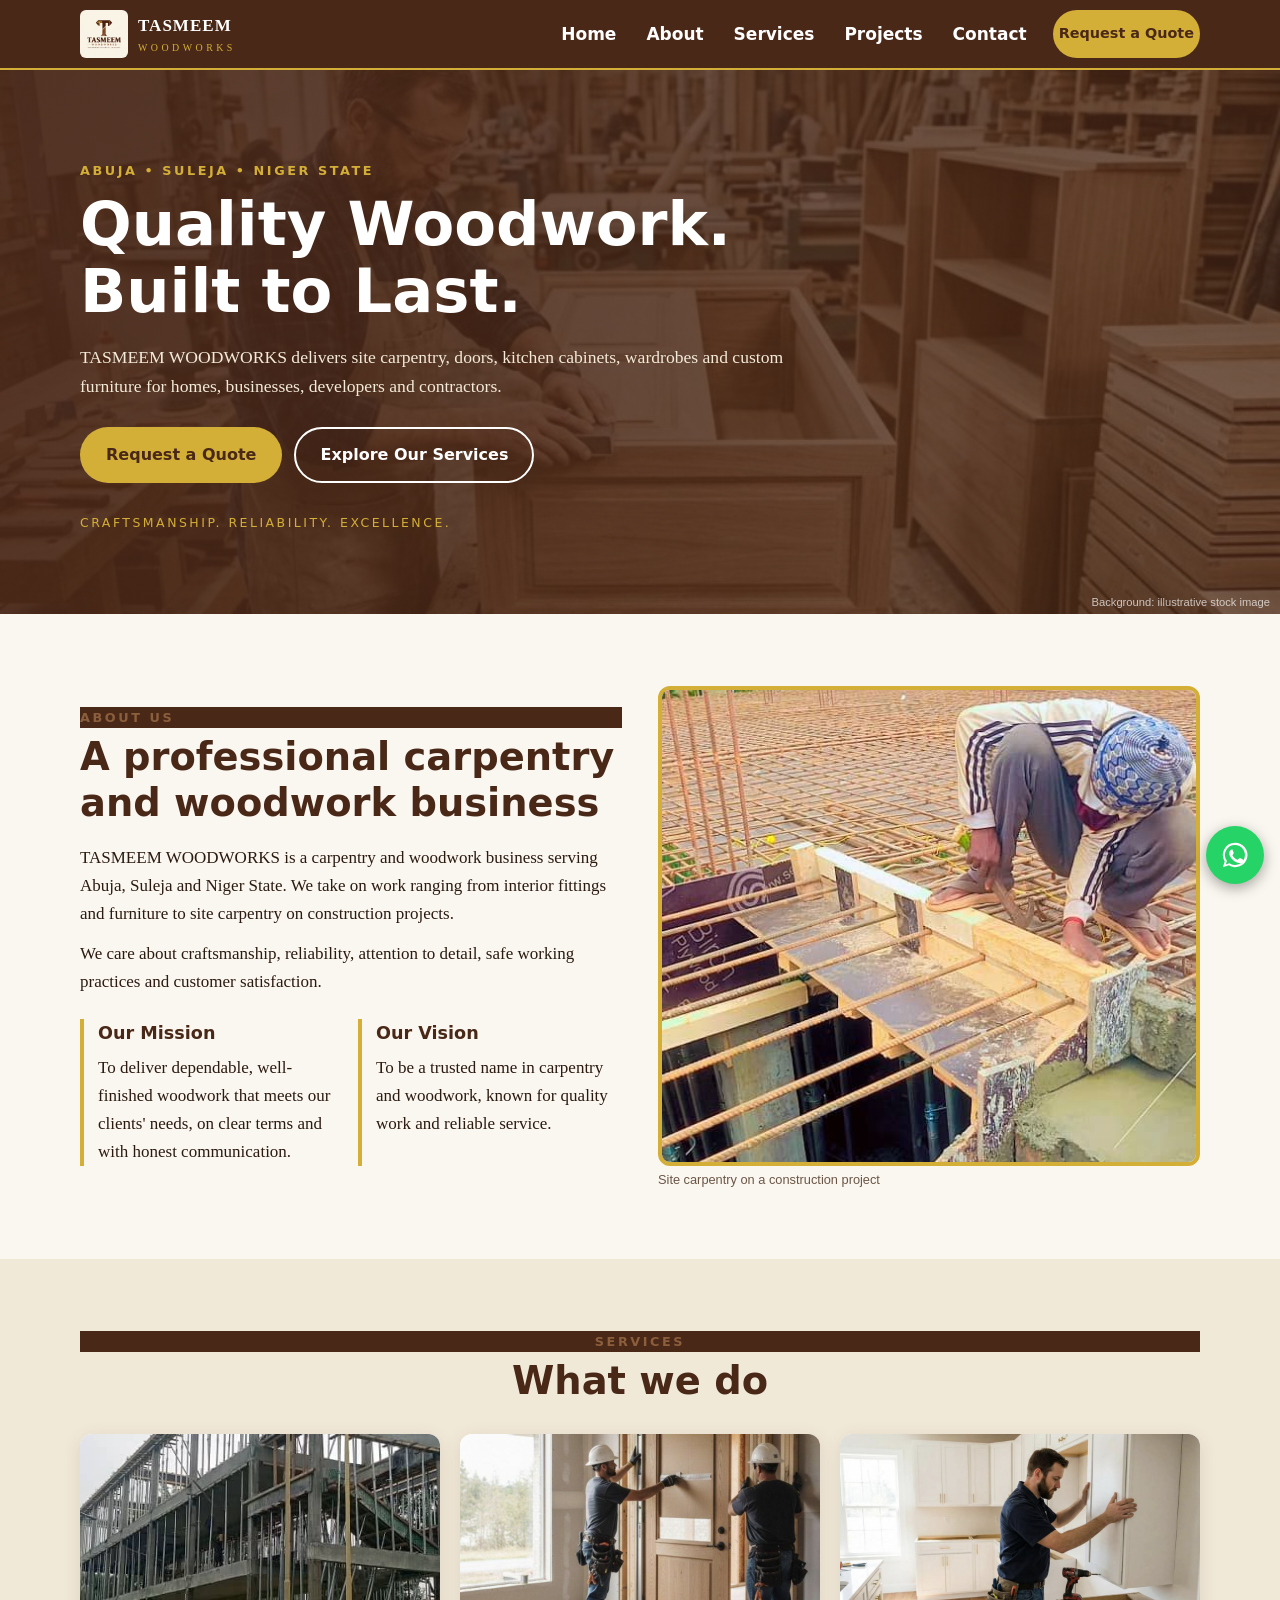
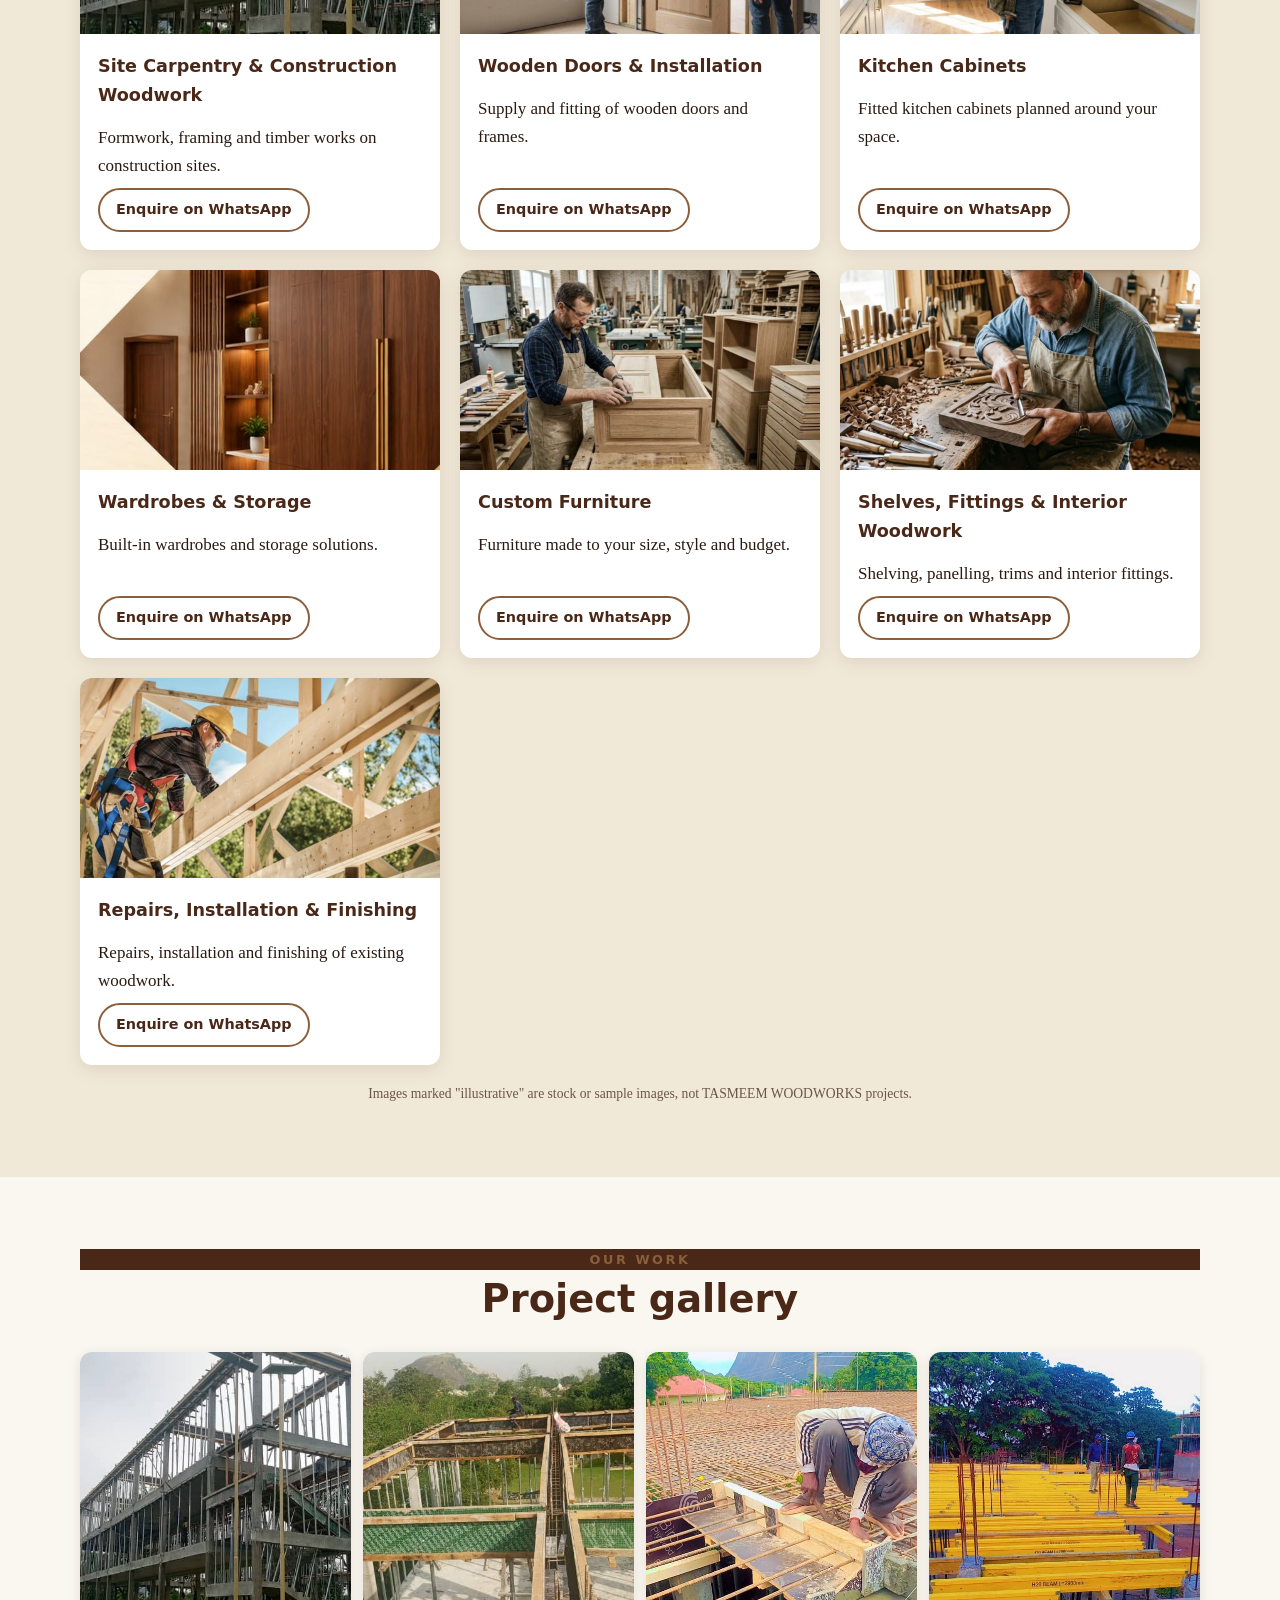
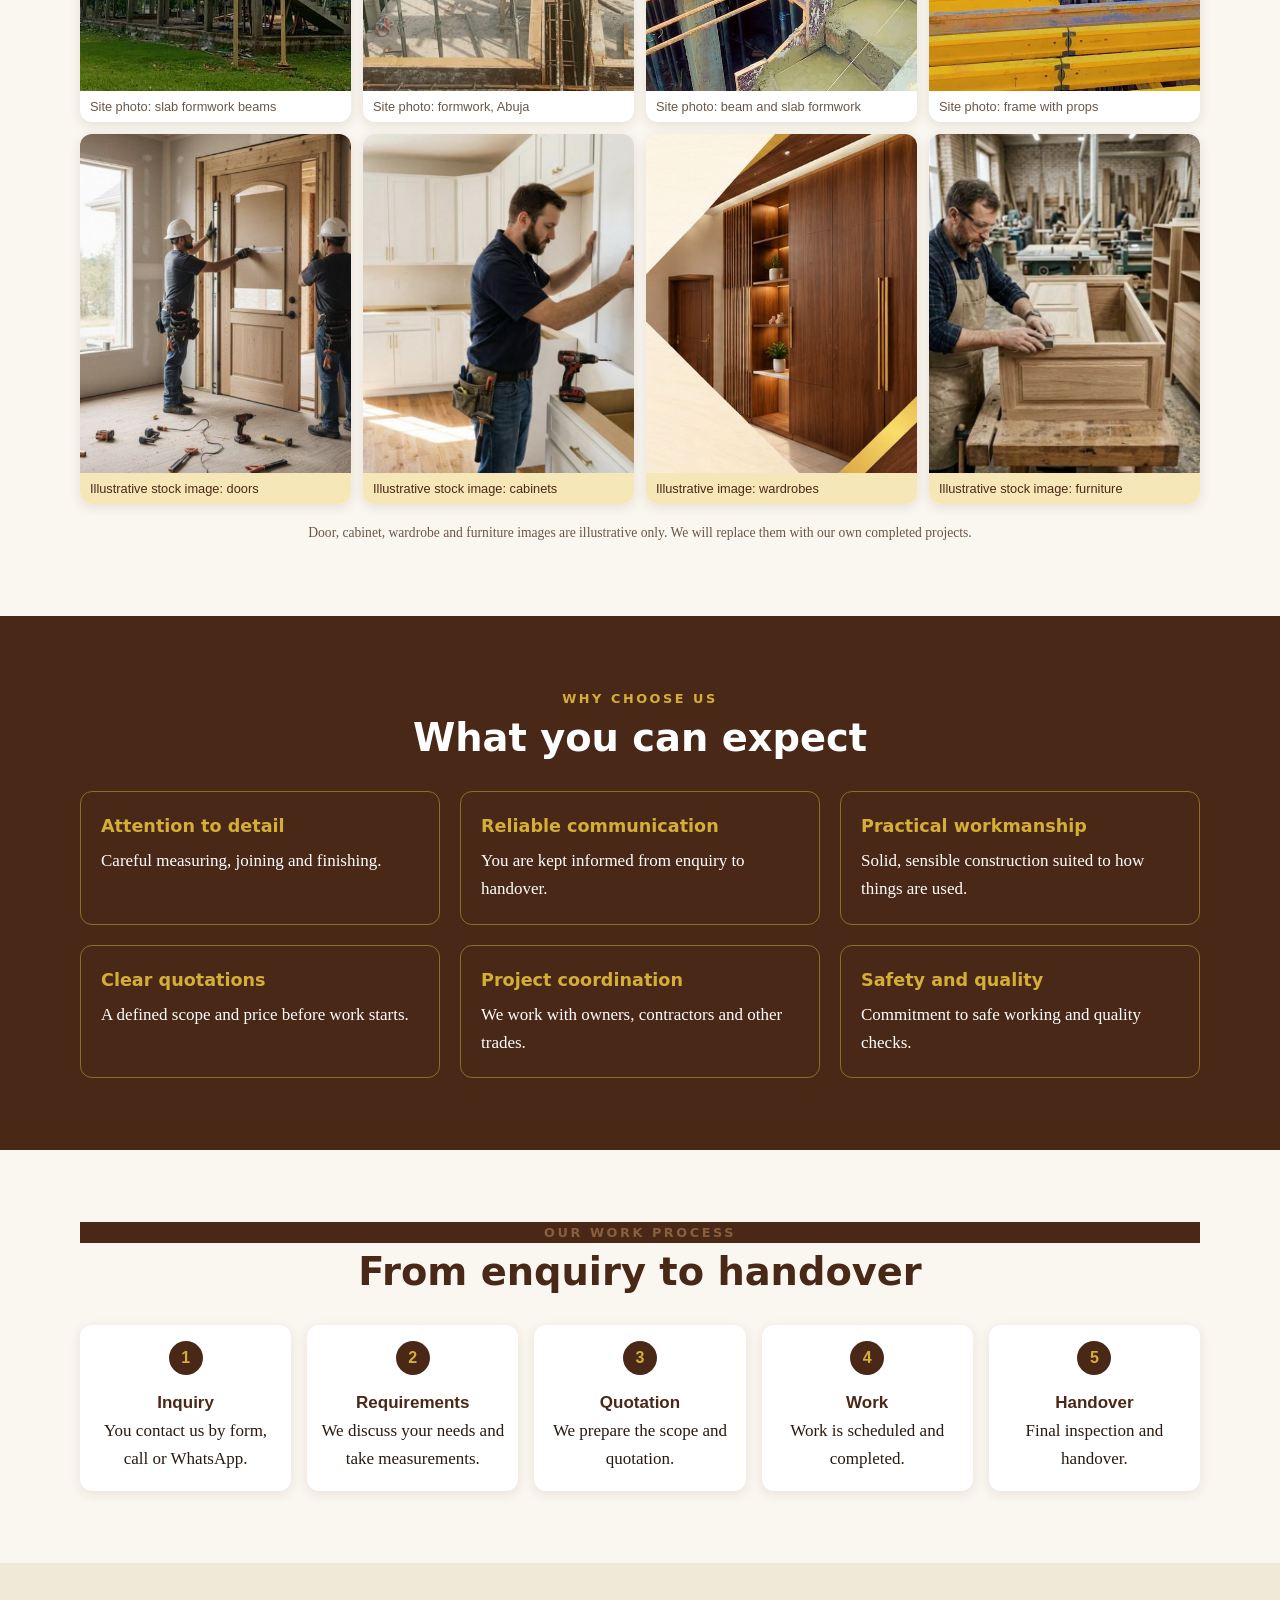
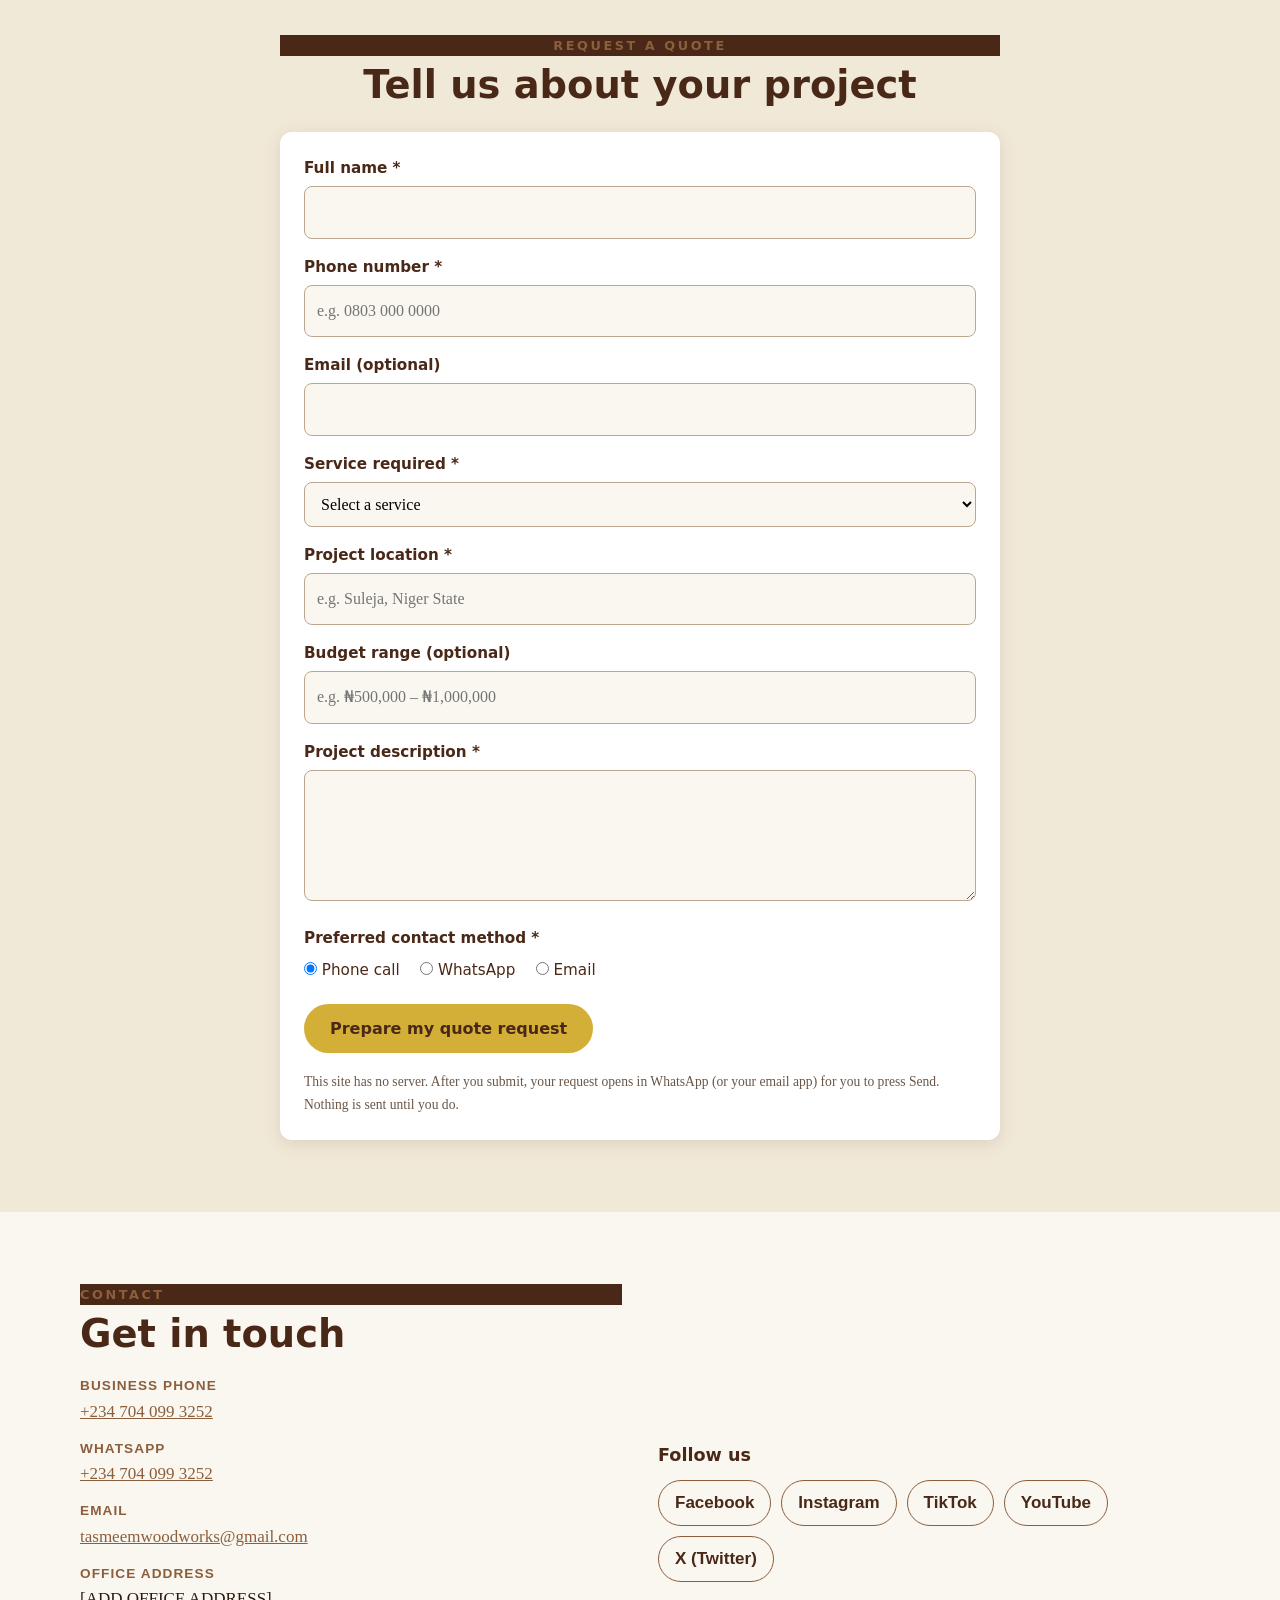
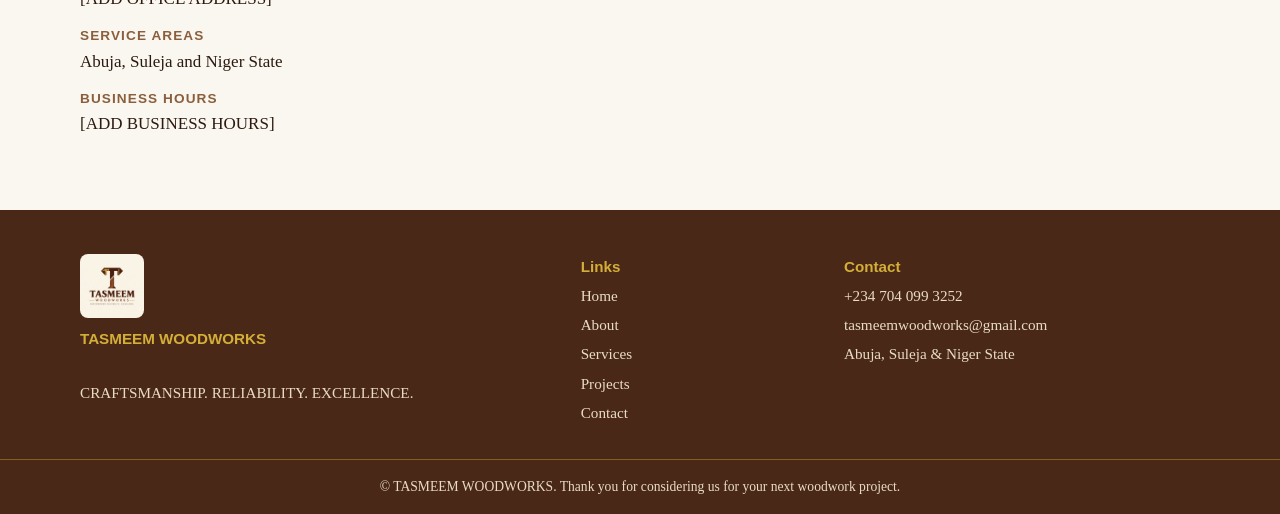
==== index.html @ 670f69f6 "Add files via upload" ====
<!DOCTYPE html>
<html lang="en">
<head>
<meta charset="UTF-8">
<meta name="viewport" content="width=device-width, initial-scale=1">
<title>TASMEEM WOODWORKS | Carpentry &amp; Woodwork in Abuja, Suleja &amp; Niger State</title>
<meta name="description" content="TASMEEM WOODWORKS provides site carpentry, doors, kitchen cabinets, wardrobes and custom furniture in Abuja, Suleja and Niger State, Nigeria. Request a quote today.">
<link rel="canonical" href="https://tasmeemwoodworks.com/">
<meta property="og:type" content="website">
<meta property="og:title" content="TASMEEM WOODWORKS | Quality Woodwork. Built to Last.">
<meta property="og:description" content="Carpentry, doors, kitchen cabinets, wardrobes and custom furniture in Abuja, Suleja and Niger State.">
<meta property="og:url" content="https://tasmeemwoodworks.com/">
<meta property="og:image" content="https://tasmeemwoodworks.com/logo.png">
<meta name="theme-color" content="#4A2818">
<link rel="icon" href="favicon.png" type="image/png">
<link rel="stylesheet" href="style.css">
<script type="application/ld+json">
{"@context":"https://schema.org","@type":"HomeAndConstructionBusiness","name":"TASMEEM WOODWORKS","url":"https://tasmeemwoodworks.com/","email":"tasmeemwoodworks@gmail.com","telephone":"+2347040993252","areaServed":["Abuja","Suleja","Niger State"],"description":"Carpentry, joinery and woodwork services in Abuja, Suleja and Niger State, Nigeria."}
</script>
</head>
<body>
<a class="skip" href="#main">Skip to content</a>

<header class="header" id="top">
  <div class="wrap nav">
    <a href="#home" class="brand" aria-label="TASMEEM WOODWORKS home">
      <img src="logo.png" alt="TASMEEM WOODWORKS logo" width="48" height="48">
      <span>TASMEEM <small>WOODWORKS</small></span>
    </a>
    <button class="menu-btn" id="menuBtn" aria-expanded="false" aria-controls="menu" aria-label="Open menu"><span></span><span></span><span></span></button>
    <nav id="menu" class="menu">
      <a href="#home">Home</a><a href="#about">About</a><a href="#services">Services</a><a href="#projects">Projects</a><a href="#contact">Contact</a>
      <a href="#quote" class="btn btn-gold btn-sm">Request a Quote</a>
    </nav>
  </div>
</header>

<main id="main">
<section class="hero" id="home">
  <div class="wrap hero-in">
    <p class="eyebrow">Abuja &bull; Suleja &bull; Niger State</p>
    <h1>Quality Woodwork. Built to Last.</h1>
    <p class="lead">TASMEEM WOODWORKS delivers site carpentry, doors, kitchen cabinets, wardrobes and custom furniture for homes, businesses, developers and contractors.</p>
    <div class="btns"><a href="#quote" class="btn btn-gold">Request a Quote</a><a href="#services" class="btn btn-ghost">Explore Our Services</a></div>
    <p class="tag">CRAFTSMANSHIP. RELIABILITY. EXCELLENCE.</p>
  </div>
  <span class="credit">Background: illustrative stock image</span>
</section>

<section class="section" id="about">
  <div class="wrap two">
    <div>
      <p class="eyebrow dark">About Us</p>
      <h2>A professional carpentry and woodwork business</h2>
      <p>TASMEEM WOODWORKS is a carpentry and woodwork business serving Abuja, Suleja and Niger State. We take on work ranging from interior fittings and furniture to site carpentry on construction projects.</p>
      <p>We care about craftsmanship, reliability, attention to detail, safe working practices and customer satisfaction.</p>
      <div class="mv">
        <div><h3>Our Mission</h3><p>To deliver dependable, well-finished woodwork that meets our clients' needs, on clear terms and with honest communication.</p></div>
        <div><h3>Our Vision</h3><p>To be a trusted name in carpentry and woodwork, known for quality work and reliable service.</p></div>
      </div>
    </div>
    <figure class="frame"><img src="site-3.jpg" alt="Timber formwork and reinforcement on a construction site in Abuja" loading="lazy"><figcaption>Site carpentry on a construction project</figcaption></figure>
  </div>
</section>

<section class="section alt" id="services">
  <div class="wrap">
    <p class="eyebrow dark center">Services</p><h2 class="center">What we do</h2>
    <div class="grid cards">
      <article class="card"><img src="site-1.jpg" alt="Timber beams laid out for slab formwork on a site" loading="lazy"><div><h3>Site Carpentry &amp; Construction Woodwork</h3><p>Formwork, framing and timber works on construction sites.</p><a class="btn btn-sm btn-outline" data-wa="Site carpentry" href="#contact">Enquire on WhatsApp</a></div></article>
      <article class="card"><img src="stock-door.jpg" alt="Carpenters fitting a wooden door (illustrative stock image)" loading="lazy"><div><h3>Wooden Doors &amp; Installation</h3><p>Supply and fitting of wooden doors and frames.</p><a class="btn btn-sm btn-outline" data-wa="Wooden doors" href="#contact">Enquire on WhatsApp</a></div></article>
      <article class="card"><img src="stock-kitchen.jpg" alt="Carpenter installing kitchen cabinets (illustrative stock image)" loading="lazy"><div><h3>Kitchen Cabinets</h3><p>Fitted kitchen cabinets planned around your space.</p><a class="btn btn-sm btn-outline" data-wa="Kitchen cabinets" href="#contact">Enquire on WhatsApp</a></div></article>
      <article class="card"><img src="wardrobe-sample.jpg" alt="Walnut-toned fitted wardrobe with shelving (illustrative image)" loading="lazy"><div><h3>Wardrobes &amp; Storage</h3><p>Built-in wardrobes and storage solutions.</p><a class="btn btn-sm btn-outline" data-wa="Wardrobes and storage" href="#contact">Enquire on WhatsApp</a></div></article>
      <article class="card"><img src="stock-workshop.jpg" alt="Carpenter sanding a panelled wooden cabinet in a workshop (illustrative stock image)" loading="lazy"><div><h3>Custom Furniture</h3><p>Furniture made to your size, style and budget.</p><a class="btn btn-sm btn-outline" data-wa="Custom furniture" href="#contact">Enquire on WhatsApp</a></div></article>
      <article class="card"><img src="stock-carving.jpg" alt="Craftsman carving detail into a wooden panel (illustrative stock image)" loading="lazy"><div><h3>Shelves, Fittings &amp; Interior Woodwork</h3><p>Shelving, panelling, trims and interior fittings.</p><a class="btn btn-sm btn-outline" data-wa="Shelves, fittings and interior woodwork" href="#contact">Enquire on WhatsApp</a></div></article>
      <article class="card"><img src="stock-framing.jpg" alt="Carpenter working on timber roof framing (illustrative stock image)" loading="lazy"><div><h3>Repairs, Installation &amp; Finishing</h3><p>Repairs, installation and finishing of existing woodwork.</p><a class="btn btn-sm btn-outline" data-wa="Repairs, installation and finishing" href="#contact">Enquire on WhatsApp</a></div></article>
    </div>
    <p class="note center">Images marked "illustrative" are stock or sample images, not TASMEEM WOODWORKS projects.</p>
  </div>
</section>

<section class="section" id="projects">
  <div class="wrap">
    <p class="eyebrow dark center">Our Work</p><h2 class="center">Project gallery</h2>
    <div class="gallery">
      <figure><img src="site-1.jpg" alt="Yellow H20 timber beams over a slab under construction" loading="lazy"><figcaption>Site photo: slab formwork beams</figcaption></figure>
      <figure><img src="site-2.jpg" alt="Carpenter fixing formwork beside Zuma Rock, Abuja" loading="lazy"><figcaption>Site photo: formwork, Abuja</figcaption></figure>
      <figure><img src="site-3.jpg" alt="Beam and slab formwork with reinforcement bars" loading="lazy"><figcaption>Site photo: beam and slab formwork</figcaption></figure>
      <figure><img src="site-4.jpg" alt="Multi-storey concrete frame with props and shuttering" loading="lazy"><figcaption>Site photo: frame with props</figcaption></figure>
      <!-- To add your own photo: copy a <figure> above, put your file in /images and edit src, alt and caption. -->
      <figure class="stock"><img src="stock-door.jpg" alt="Door installation (illustrative stock image)" loading="lazy"><figcaption>Illustrative stock image: doors</figcaption></figure>
      <figure class="stock"><img src="stock-kitchen.jpg" alt="Kitchen cabinet installation (illustrative stock image)" loading="lazy"><figcaption>Illustrative stock image: cabinets</figcaption></figure>
      <figure class="stock"><img src="wardrobe-sample.jpg" alt="Fitted wardrobe (illustrative image)" loading="lazy"><figcaption>Illustrative image: wardrobes</figcaption></figure>
      <figure class="stock"><img src="stock-workshop.jpg" alt="Workshop furniture making (illustrative stock image)" loading="lazy"><figcaption>Illustrative stock image: furniture</figcaption></figure>
    </div>
    <p class="note center">Door, cabinet, wardrobe and furniture images are illustrative only. We will replace them with our own completed projects.</p>
  </div>
</section>

<section class="section dark" id="why">
  <div class="wrap">
    <p class="eyebrow center">Why Choose Us</p><h2 class="center">What you can expect</h2>
    <div class="grid why">
      <div><h3>Attention to detail</h3><p>Careful measuring, joining and finishing.</p></div>
      <div><h3>Reliable communication</h3><p>You are kept informed from enquiry to handover.</p></div>
      <div><h3>Practical workmanship</h3><p>Solid, sensible construction suited to how things are used.</p></div>
      <div><h3>Clear quotations</h3><p>A defined scope and price before work starts.</p></div>
      <div><h3>Project coordination</h3><p>We work with owners, contractors and other trades.</p></div>
      <div><h3>Safety and quality</h3><p>Commitment to safe working and quality checks.</p></div>
    </div>
  </div>
</section>

<section class="section" id="process">
  <div class="wrap">
    <p class="eyebrow dark center">Our Work Process</p><h2 class="center">From enquiry to handover</h2>
    <ol class="steps">
      <li><b>Inquiry</b><span>You contact us by form, call or WhatsApp.</span></li>
      <li><b>Requirements</b><span>We discuss your needs and take measurements.</span></li>
      <li><b>Quotation</b><span>We prepare the scope and quotation.</span></li>
      <li><b>Work</b><span>Work is scheduled and completed.</span></li>
      <li><b>Handover</b><span>Final inspection and handover.</span></li>
    </ol>
  </div>
</section>

<section class="section alt" id="quote">
  <div class="wrap narrow">
    <p class="eyebrow dark center">Request a Quote</p><h2 class="center">Tell us about your project</h2>
    <form id="quoteForm" novalidate>
      <div class="field"><label for="name">Full name *</label><input id="name" name="name" type="text" autocomplete="name" required><span class="err" aria-live="polite"></span></div>
      <div class="field"><label for="phone">Phone number *</label><input id="phone" name="phone" type="tel" autocomplete="tel" placeholder="e.g. 0803 000 0000" required><span class="err" aria-live="polite"></span></div>
      <div class="field"><label for="email">Email (optional)</label><input id="email" name="email" type="email" autocomplete="email"><span class="err" aria-live="polite"></span></div>
      <div class="field"><label for="service">Service required *</label>
        <select id="service" name="service" required><option value="">Select a service</option><option>Site carpentry and construction woodwork</option><option>Wooden doors and installation</option><option>Kitchen cabinets</option><option>Wardrobes and storage</option><option>Custom furniture</option><option>Shelves, fittings and interior woodwork</option><option>Repairs, installation and finishing</option><option>Other</option></select><span class="err" aria-live="polite"></span></div>
      <div class="field"><label for="location">Project location *</label><input id="location" name="location" type="text" placeholder="e.g. Suleja, Niger State" required><span class="err" aria-live="polite"></span></div>
      <div class="field"><label for="budget">Budget range (optional)</label><input id="budget" name="budget" type="text" placeholder="e.g. ₦500,000 – ₦1,000,000"></div>
      <div class="field"><label for="details">Project description *</label><textarea id="details" name="details" rows="4" required></textarea><span class="err" aria-live="polite"></span></div>
      <fieldset class="field"><legend>Preferred contact method *</legend>
        <label class="radio"><input type="radio" name="contact" value="Phone call" checked> Phone call</label>
        <label class="radio"><input type="radio" name="contact" value="WhatsApp"> WhatsApp</label>
        <label class="radio"><input type="radio" name="contact" value="Email"> Email</label></fieldset>
      <button class="btn btn-gold" type="submit">Prepare my quote request</button>
      <p class="note">This site has no server. After you submit, your request opens in WhatsApp (or your email app) for you to press Send. Nothing is sent until you do.</p>
      <div id="formMsg" class="msg" role="status" tabindex="-1" hidden></div>
    </form>
  </div>
</section>

<section class="section" id="contact">
  <div class="wrap two">
    <div>
      <p class="eyebrow dark">Contact</p><h2>Get in touch</h2>
      <ul class="contact">
        <li><b>Business phone</b><a href="tel:+2347040993252">+234 704 099 3252</a></li>
        <li><b>WhatsApp</b><a data-wa="" href="#contact">+234 704 099 3252</a></li>
        <li><b>Email</b><a href="mailto:tasmeemwoodworks@gmail.com">tasmeemwoodworks@gmail.com</a></li>
        <li><b>Office address</b><span>[ADD OFFICE ADDRESS]</span></li>
        <li><b>Service areas</b><span>Abuja, Suleja and Niger State</span></li>
        <li><b>Business hours</b><span>[ADD BUSINESS HOURS]</span></li>
      </ul>
    </div>
    <div>
      <h3>Follow us</h3>
      <ul class="social">
        <li><a href="https://www.facebook.com/profile.php?id=100080168543316" target="_blank" rel="noopener noreferrer">Facebook</a></li>
        <li><a href="https://www.instagram.com/tasmeemwoodworks" target="_blank" rel="noopener noreferrer">Instagram</a></li>
        <li><a href="https://www.tiktok.com/@tasmeemwoodworks" target="_blank" rel="noopener noreferrer">TikTok</a></li>
        <li><a href="https://youtube.com/@tasmeemwoodworks" target="_blank" rel="noopener noreferrer">YouTube</a></li>
        <li><a href="https://x.com/tasmeemwoodwork" target="_blank" rel="noopener noreferrer">X (Twitter)</a></li>
      </ul>
    </div>
  </div>
</section>
</main>

<footer class="footer">
  <div class="wrap foot">
    <div><img src="logo.png" alt="TASMEEM WOODWORKS logo" width="64" height="64"><p><b>TASMEEM WOODWORKS</b><br>CRAFTSMANSHIP. RELIABILITY. EXCELLENCE.</p></div>
    <div><b>Links</b><a href="#home">Home</a><a href="#about">About</a><a href="#services">Services</a><a href="#projects">Projects</a><a href="#contact">Contact</a></div>
    <div><b>Contact</b><a href="tel:+2347040993252">+234 704 099 3252</a><a href="mailto:tasmeemwoodworks@gmail.com">tasmeemwoodworks@gmail.com</a><span>Abuja, Suleja &amp; Niger State</span></div>
  </div>
  <p class="copy">&copy; <span id="year"></span> TASMEEM WOODWORKS. Thank you for considering us for your next woodwork project.</p>
</footer>

<a class="wa-float" data-wa="" href="#contact" aria-label="Chat on WhatsApp"><svg viewBox="0 0 32 32" width="30" height="30" aria-hidden="true"><path fill="#fff" d="M16 3a13 13 0 0 0-11 19.8L3 29l6.4-2A13 13 0 1 0 16 3zm0 2.4a10.6 10.6 0 1 1-5.6 19.6l-.4-.2-3.800 1.200 1.200-3.700-.3-.4A10.600 10.600 0 0 1 16 5.400zm-4 5.200c-.3 0-.7.100-1 .5-.4.400-1.300 1.300-1.300 3.100s1.300 3.600 1.500 3.800c.2.300 2.600 4.100 6.400 5.600 3.100 1.200 3.700 1 4.400.9.700-.1 2.200-.9 2.500-1.800.3-.9.300-1.600.2-1.800-.1-.2-.4-.3-.8-.5-.4-.2-2.200-1.100-2.500-1.200-.4-.1-.6-.2-.9.200-.3.400-1 1.200-1.200 1.500-.2.200-.4.300-.8.100-.4-.2-1.600-.6-3-1.900-1.100-1-1.900-2.300-2.100-2.700-.2-.4 0-.6.200-.8l.6-.7c.2-.2.200-.4.400-.7.100-.3.100-.5 0-.7-.1-.2-.9-2.100-1.200-2.900-.3-.7-.6-.6-.9-.6z"/></svg></a>

<script src="script.js"></script>
</body>
</html>
---- style.css ----
/* TASMEEM WOODWORKS - brand colours are defined once here */
:root{--gold:#D4AF37;--walnut:#4A2818;--timber:#8B5E3C;--cream:#FAF7F0;--ink:#2b1a10;--white:#fff;--radius:12px}
*{box-sizing:border-box;margin:0;padding:0}
html{scroll-behavior:smooth;scroll-padding-top:76px}
body{font-family:Georgia,"Times New Roman",serif;color:var(--ink);background:var(--cream);line-height:1.65;font-size:17px}
h1,h2,h3,.btn,.eyebrow,.menu a,label,legend,.tag{font-family:"Segoe UI",system-ui,-apple-system,Roboto,Arial,sans-serif}
img{max-width:100%;display:block}
a{color:var(--timber)}
.wrap{width:min(1120px,92%);margin-inline:auto}
.narrow{width:min(720px,92%)}
.skip{position:absolute;left:-999px}.skip:focus{left:8px;top:8px;background:#fff;padding:8px;z-index:99}
:focus-visible{outline:3px solid var(--gold);outline-offset:2px}

/* Header */
.header{position:sticky;top:0;z-index:50;background:var(--walnut);border-bottom:2px solid var(--gold)}
.nav{display:flex;align-items:center;justify-content:space-between;min-height:68px}
.brand{display:flex;align-items:center;gap:10px;color:#fff;text-decoration:none;font-family:Georgia,serif;font-weight:700;letter-spacing:.06em}
.brand img{border-radius:6px;background:var(--cream)}
.brand small{display:block;font-size:.62rem;letter-spacing:.35em;color:var(--gold);font-weight:400}
.menu{display:none;position:absolute;top:100%;left:0;right:0;background:var(--walnut);padding:14px 4%;flex-direction:column;gap:6px}
.menu.open{display:flex}
.menu a{color:#fff;text-decoration:none;padding:10px 4px;font-weight:600}
.menu a:hover{color:var(--gold)}
.menu a.btn{color:var(--walnut);text-align:center;margin-top:6px}
.menu-btn{background:none;border:0;padding:10px;cursor:pointer}
.menu-btn span{display:block;width:26px;height:3px;background:var(--gold);margin:5px 0;transition:.25s}
.menu-btn[aria-expanded=true] span:nth-child(1){transform:translateY(8px) rotate(45deg)}
.menu-btn[aria-expanded=true] span:nth-child(2){opacity:0}
.menu-btn[aria-expanded=true] span:nth-child(3){transform:translateY(-8px) rotate(-45deg)}

/* Buttons */
.btn{display:inline-block;padding:13px 24px;border-radius:999px;font-weight:700;text-decoration:none;border:2px solid transparent;cursor:pointer;font-size:1rem;transition:transform .2s,background .2s}
.btn:hover{transform:translateY(-2px)}
.btn-gold{background:var(--gold);color:var(--walnut)}.btn-gold:hover{background:#e3c25a}
.btn-ghost{border-color:#fff;color:#fff}.btn-ghost:hover{background:rgba(255,255,255,.12)}
.btn-outline{border-color:var(--timber);color:var(--walnut)}.btn-outline:hover{background:var(--walnut);color:#fff}
.btn-sm{padding:8px 16px;font-size:.9rem}

/* Hero */
.hero{position:relative;color:#fff;padding:90px 0 80px;background:linear-gradient(105deg,rgba(74,40,24,.94),rgba(74,40,24,.7)),url("stock-workshop.jpg") center/cover}
.hero-in{max-width:720px;margin-left:max(4%,calc((100% - 1120px)/2))}
.hero h1{font-size:clamp(2.1rem,7vw,3.8rem);line-height:1.1;margin:10px 0 18px}
.lead{font-size:1.1rem;margin-bottom:26px;color:#f3ead8}
.btns{display:flex;flex-wrap:wrap;gap:12px}
.tag{margin-top:30px;letter-spacing:.2em;font-size:.78rem;color:var(--gold)}
.credit{position:absolute;right:10px;bottom:6px;font:.7rem sans-serif;opacity:.7}
.eyebrow{color:var(--gold);letter-spacing:.2em;text-transform:uppercase;font-size:.8rem;font-weight:700}
.eyebrow.dark{color:var(--timber)}

/* Sections */
.section{padding:72px 0}.alt{background:#f1e9d8}.dark{background:var(--walnut);color:#fff}
h2{font-size:clamp(1.6rem,4.5vw,2.4rem);color:var(--walnut);line-height:1.2;margin:6px 0 18px}
.dark h2{color:#fff}
h3{font-size:1.1rem;color:var(--walnut);margin-bottom:6px}
.center{text-align:center}
p+p{margin-top:12px}
.note{font-size:.85rem;color:#6b5646;margin-top:18px}
.two{display:grid;gap:36px;align-items:center}
.frame img{border-radius:var(--radius);border:4px solid var(--gold);max-height:480px;width:100%;object-fit:cover}
figcaption{font:.8rem sans-serif;color:#6b5646;margin-top:6px}
.mv{display:grid;gap:14px;margin-top:22px}
.mv div{border-left:4px solid var(--gold);padding-left:14px}

.grid{display:grid;gap:20px;margin-top:30px}
.card{background:#fff;border-radius:var(--radius);overflow:hidden;box-shadow:0 4px 18px rgba(74,40,24,.12);display:flex;flex-direction:column}
.card img{height:200px;width:100%;object-fit:cover}
.card div{padding:18px;display:flex;flex-direction:column;gap:8px;flex:1;align-items:flex-start}
.card p{flex:1}

.gallery{display:grid;grid-template-columns:repeat(2,1fr);gap:12px;margin-top:30px}
.gallery figure{background:#fff;border-radius:var(--radius);overflow:hidden;box-shadow:0 3px 12px rgba(74,40,24,.12)}
.gallery img{aspect-ratio:4/5;width:100%;object-fit:cover;transition:transform .4s}
.gallery figure:hover img{transform:scale(1.04)}
.gallery figcaption{padding:8px 10px;margin:0}
.gallery .stock figcaption{background:#f6e7b8;color:var(--walnut)}

.why>div{border:1px solid rgba(212,175,55,.5);border-radius:var(--radius);padding:20px}
.why h3{color:var(--gold)}

.steps{list-style:none;counter-reset:s;display:grid;gap:16px;margin-top:30px}
.steps li{counter-increment:s;background:#fff;border-radius:var(--radius);padding:18px 18px 18px 64px;position:relative;box-shadow:0 3px 12px rgba(74,40,24,.1)}
.steps li::before{content:counter(s);position:absolute;left:16px;top:16px;width:34px;height:34px;border-radius:50%;background:var(--walnut);color:var(--gold);display:grid;place-items:center;font:700 1rem sans-serif}
.steps b{display:block;font-family:sans-serif;color:var(--walnut)}

/* Form */
form{background:#fff;padding:24px;border-radius:var(--radius);box-shadow:0 4px 18px rgba(74,40,24,.12);margin-top:24px}
.field{margin-bottom:16px;border:0}
label,legend{display:block;font-weight:600;font-size:.95rem;margin-bottom:5px;color:var(--walnut)}
input[type=text],input[type=tel],input[type=email],select,textarea{width:100%;padding:12px;border:1.5px solid #bda68f;border-radius:8px;font:inherit;font-size:1rem;background:var(--cream)}
.radio{display:inline-block;margin-right:16px;font-weight:400}
.err{color:#a11d1d;font:.82rem sans-serif;display:block;min-height:0}
.invalid{border-color:#a11d1d!important}
.msg{margin-top:16px;padding:14px;border-radius:8px;background:#e8f3e4;border:1px solid #6aa35b;color:#1f4a17}
.msg a{font-weight:700}

.contact{list-style:none;display:grid;gap:12px}
.contact li{display:flex;flex-direction:column}
.contact b{font-family:sans-serif;font-size:.85rem;color:var(--timber);text-transform:uppercase;letter-spacing:.08em}
.social{list-style:none;display:flex;flex-wrap:wrap;gap:10px;margin-top:10px}
.social a{display:inline-block;padding:8px 16px;border:1.5px solid var(--timber);border-radius:999px;text-decoration:none;font-family:sans-serif;font-weight:600;color:var(--walnut)}
.social a:hover{background:var(--walnut);color:#fff}

.footer{background:var(--walnut);color:#e9dcc6;padding-top:44px;font-size:.95rem}
.foot{display:grid;gap:26px}
.foot a,.foot span,.foot b{display:block;color:#e9dcc6;text-decoration:none;margin-bottom:4px}
.foot b{color:var(--gold);font-family:sans-serif}
.foot img{border-radius:8px;background:var(--cream);margin-bottom:8px}
.copy{text-align:center;border-top:1px solid rgba(212,175,55,.4);margin-top:30px;padding:16px 4%;font-size:.85rem}

.wa-float{position:fixed;right:16px;bottom:16px;width:58px;height:58px;border-radius:50%;background:#25D366;display:grid;place-items:center;box-shadow:0 4px 14px rgba(0,0,0,.35);z-index:60}

/* Scroll reveal (script.js adds .show) */
.js .reveal{opacity:0;transform:translateY(18px);transition:.6s}.js .reveal.show{opacity:1;transform:none}
@media (prefers-reduced-motion:reduce){html{scroll-behavior:auto}.js .reveal{opacity:1;transform:none;transition:none}}

/* Tablet and desktop */
@media(min-width:760px){
  .menu-btn{display:none}
  .menu{display:flex;position:static;flex-direction:row;align-items:center;padding:0;gap:22px;background:none}
  .menu a.btn{margin:0}
  .two{grid-template-columns:1fr 1fr}
  .mv{grid-template-columns:1fr 1fr}
  .cards{grid-template-columns:repeat(2,1fr)}
  .why{grid-template-columns:repeat(3,1fr)}
  .steps{grid-template-columns:repeat(5,1fr)}
  .steps li{padding:64px 14px 18px;text-align:center}.steps li::before{left:calc(50% - 17px)}
  .gallery{grid-template-columns:repeat(4,1fr)}
  .foot{grid-template-columns:2fr 1fr 1.5fr}
}
@media(min-width:1000px){.cards{grid-template-columns:repeat(3,1fr)}}
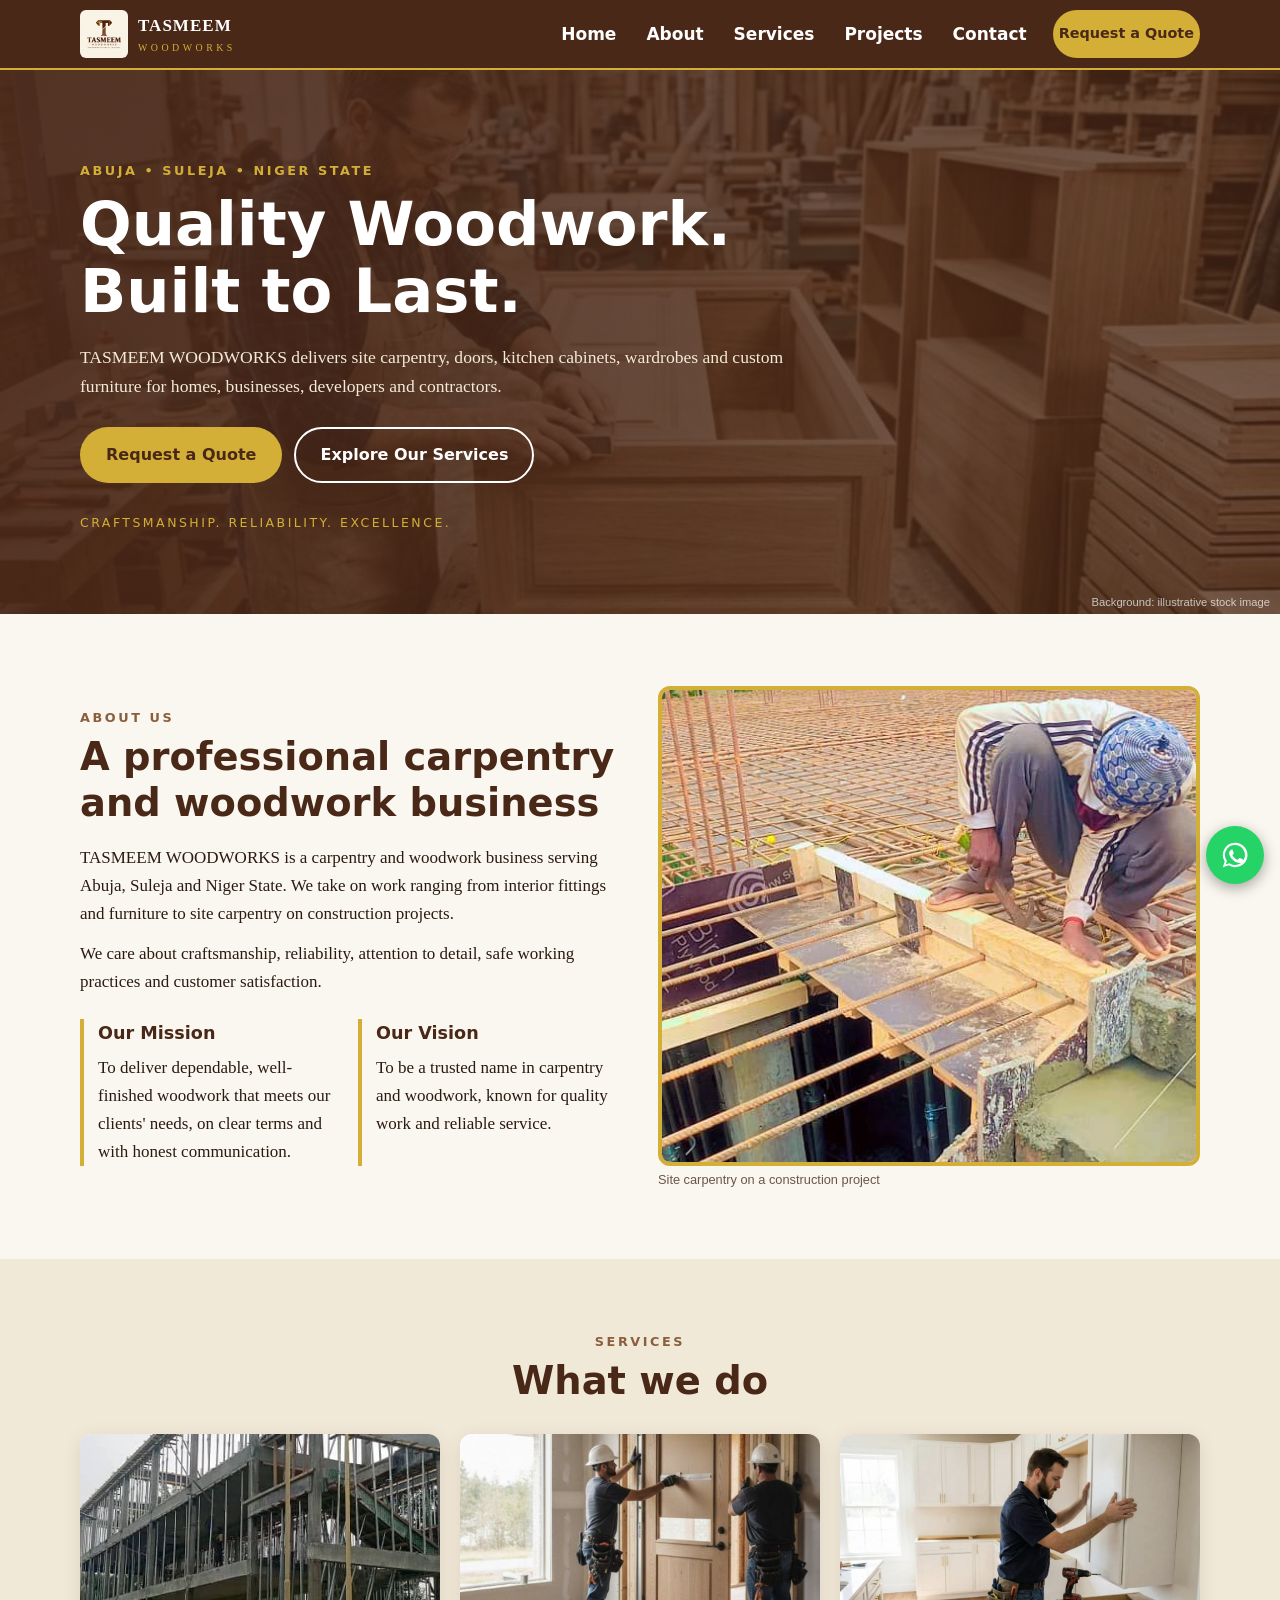
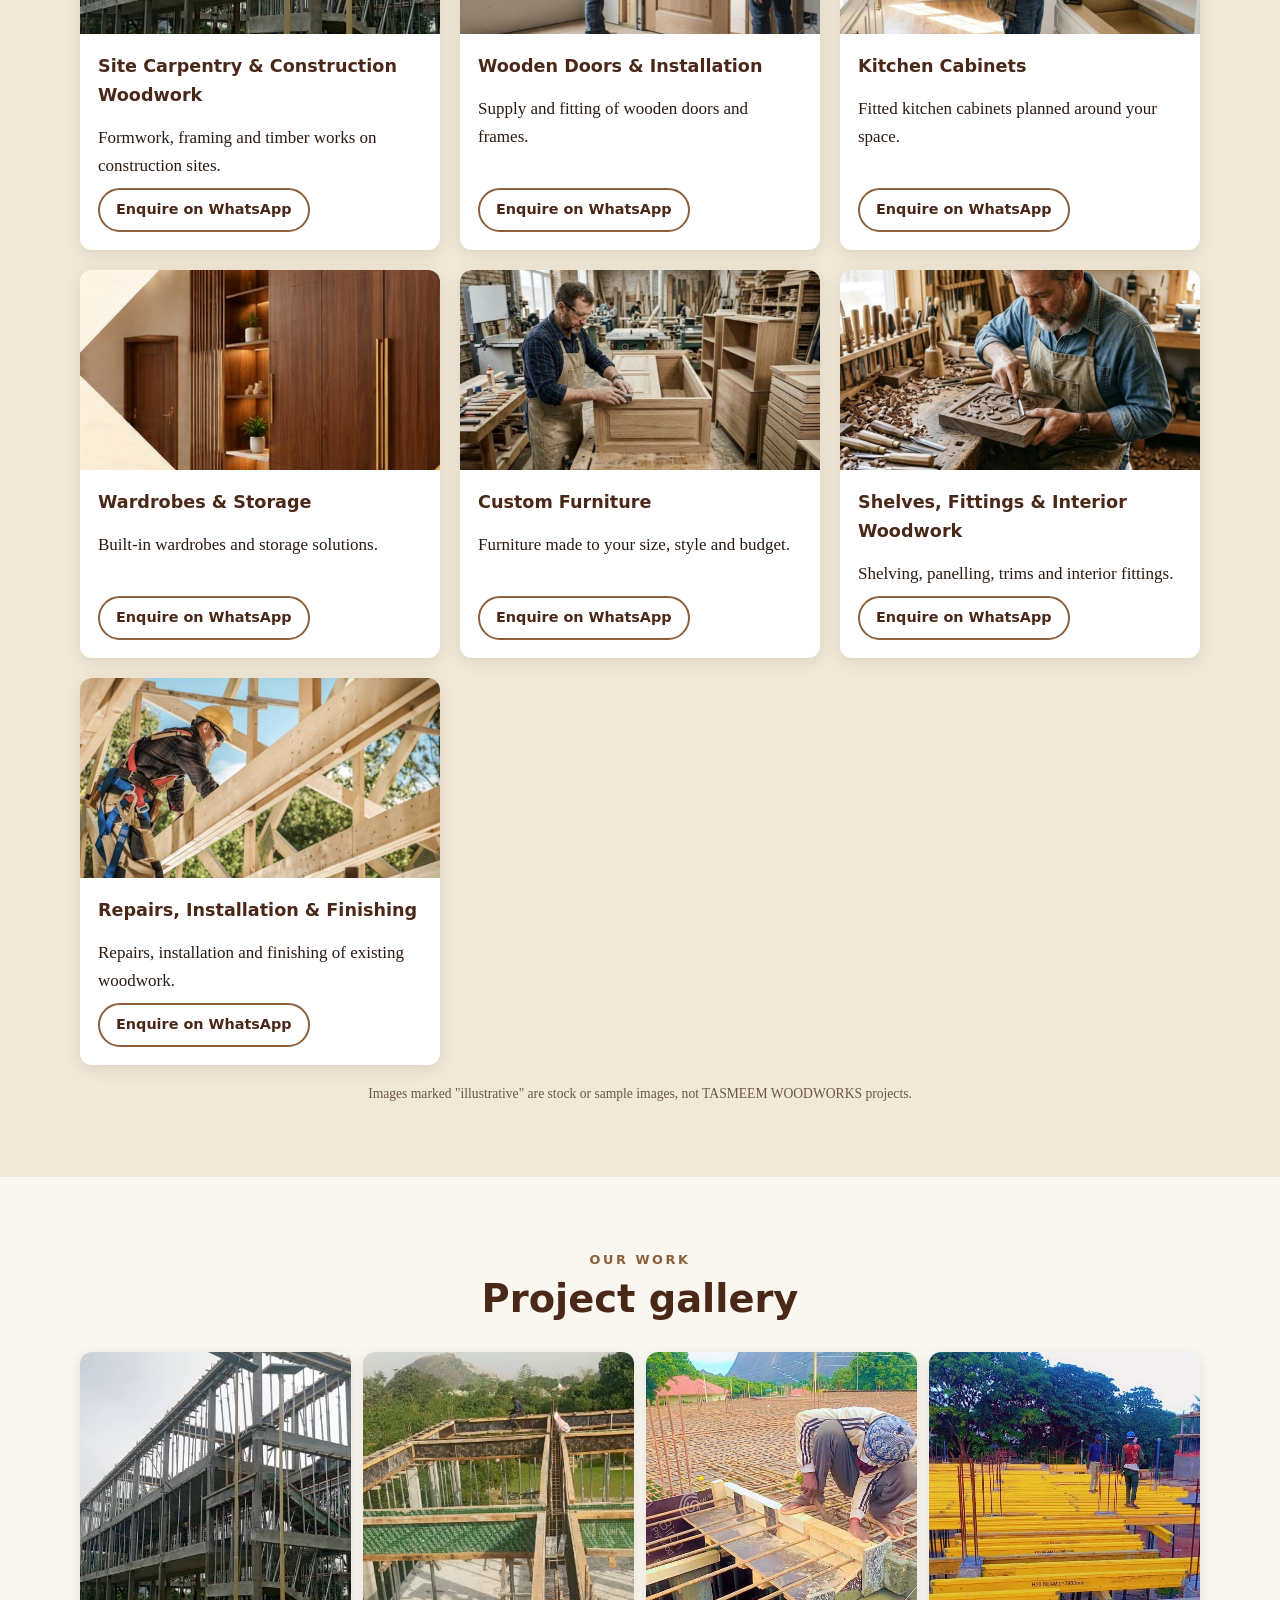
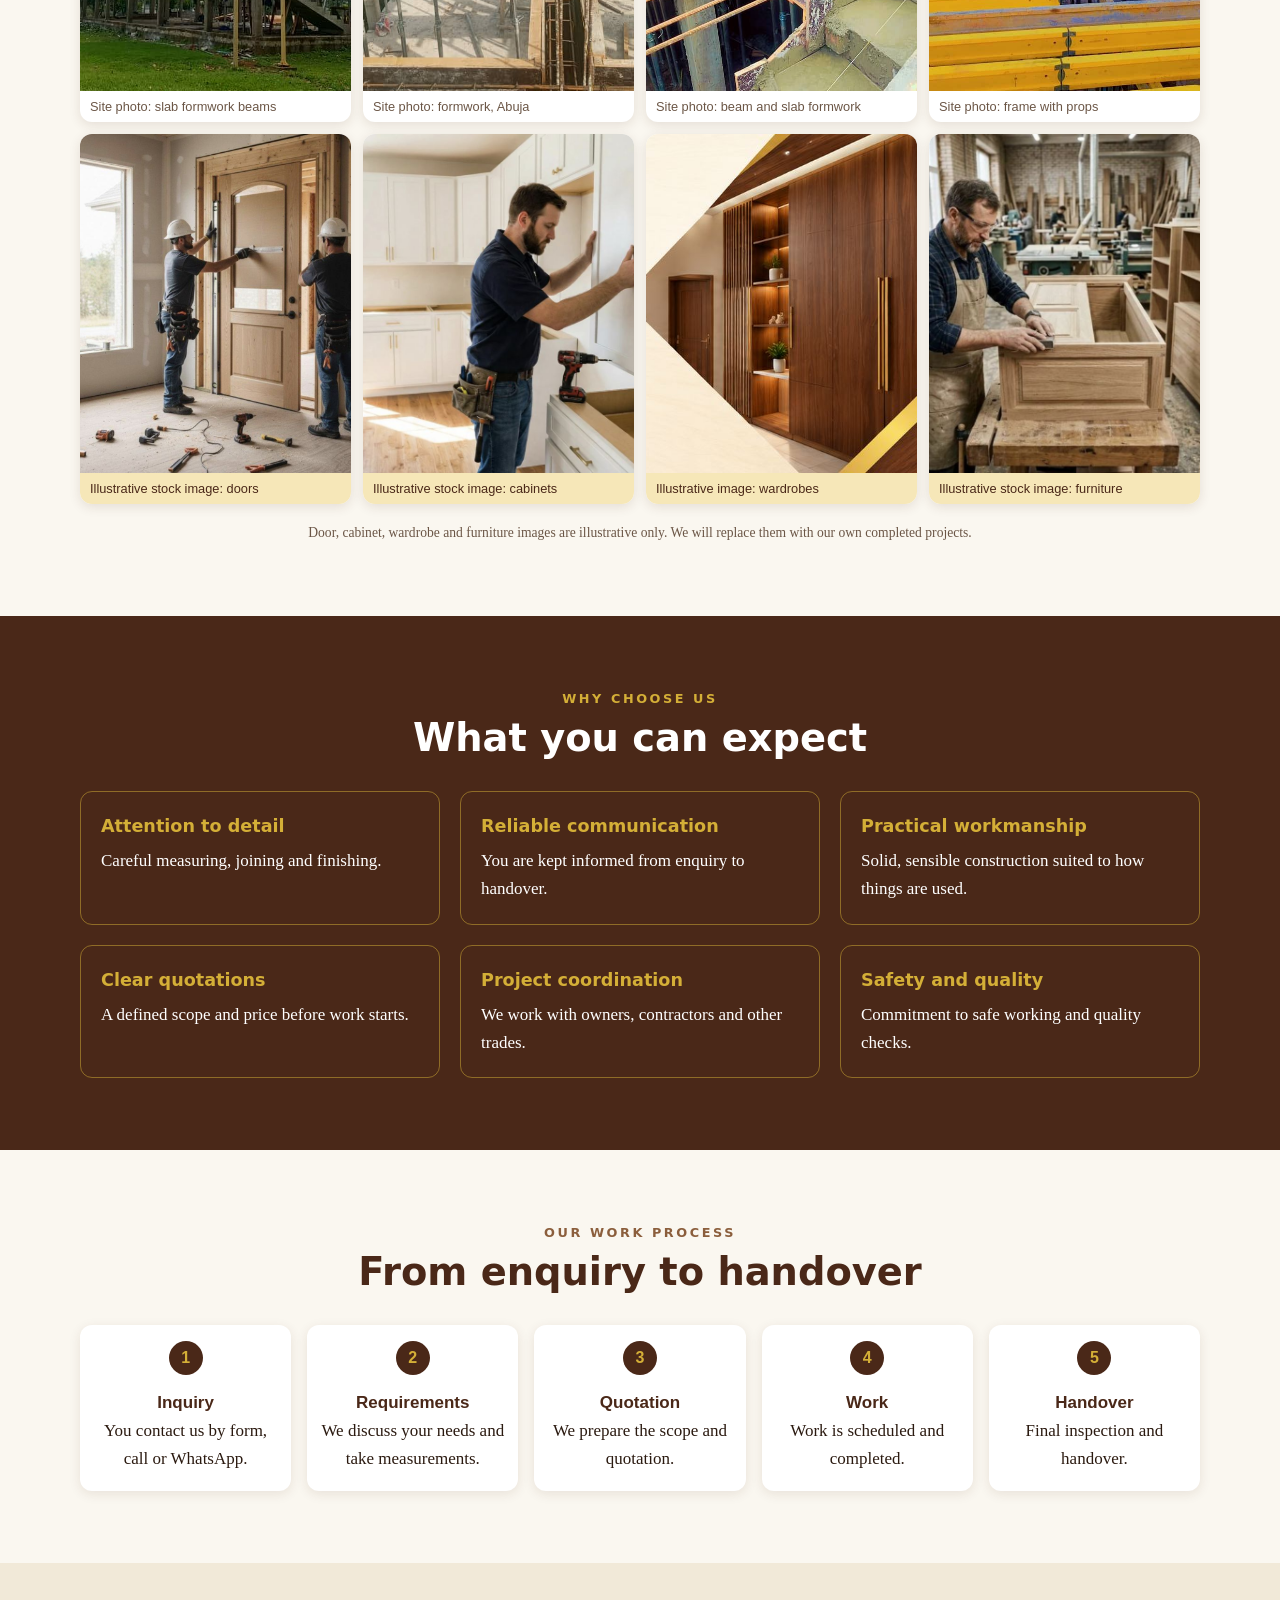
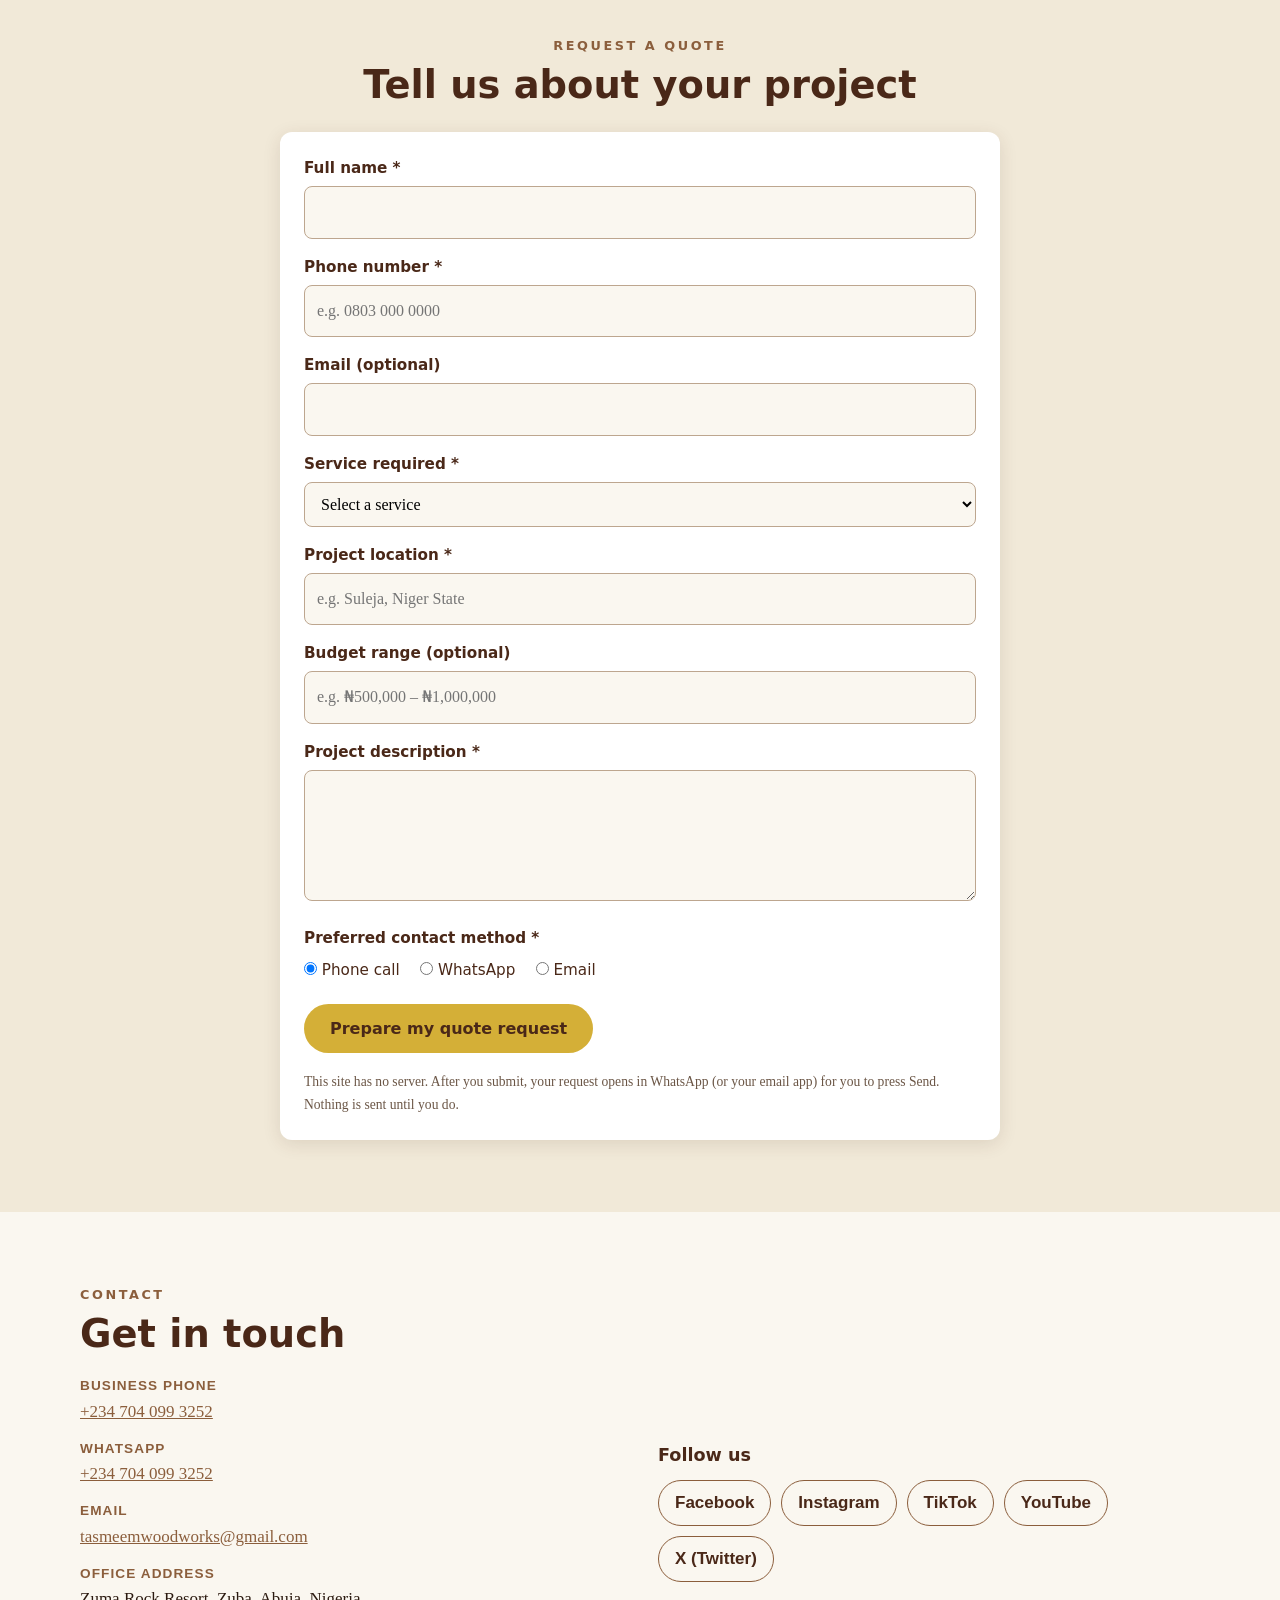
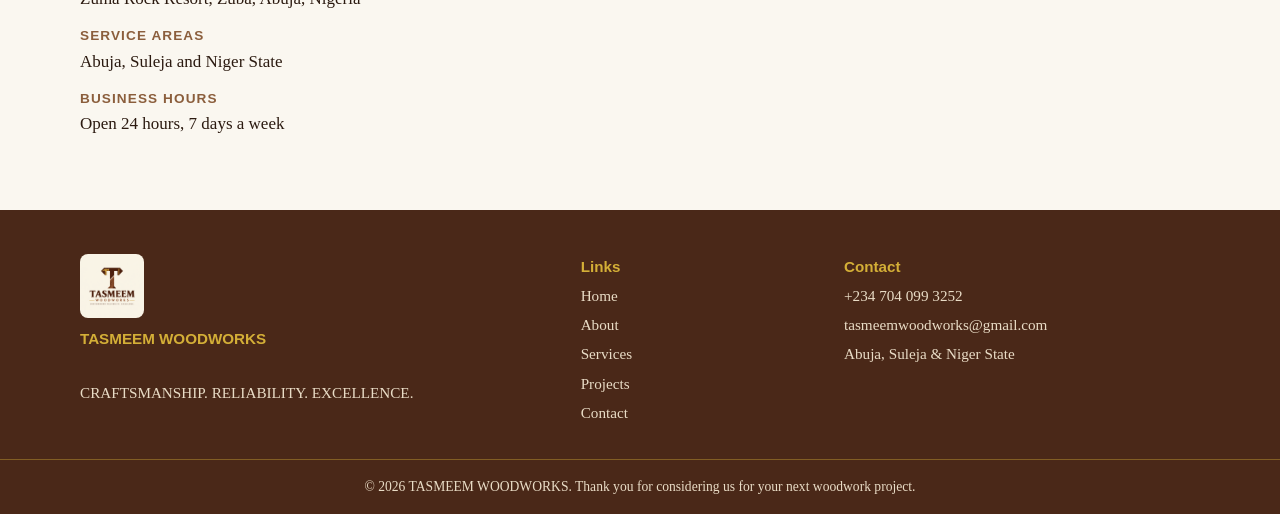
==== commit 83a6fadf: "Update index.html" ====
--- a/index.html
+++ b/index.html
@@ -155,9 +155,9 @@
         <li><b>Business phone</b><a href="tel:+2347040993252">+234 704 099 3252</a></li>
         <li><b>WhatsApp</b><a data-wa="" href="#contact">+234 704 099 3252</a></li>
         <li><b>Email</b><a href="mailto:tasmeemwoodworks@gmail.com">tasmeemwoodworks@gmail.com</a></li>
-        <li><b>Office address</b><span>[ADD OFFICE ADDRESS]</span></li>
+        <li><b>Office address</b><span>Zuma Rock Resort, Zuba, Abuja, Nigeria</span></li>
         <li><b>Service areas</b><span>Abuja, Suleja and Niger State</span></li>
-        <li><b>Business hours</b><span>[ADD BUSINESS HOURS]</span></li>
+       <li><b>Business hours</b><span>Open 24 hours, 7 days a week</span></li>
       </ul>
     </div>
     <div>
--- a/style.css
+++ b/style.css
@@ -48,7 +48,7 @@
 .eyebrow.dark{color:var(--timber)}
 
 /* Sections */
-.section{padding:72px 0}.alt{background:#f1e9d8}.dark{background:var(--walnut);color:#fff}
+.section{padding:72px 0}.alt{background:#f1e9d8}.dark{background:var(--walnut);color:#fff}.eyebrow.dark{background:none}
 h2{font-size:clamp(1.6rem,4.5vw,2.4rem);color:var(--walnut);line-height:1.2;margin:6px 0 18px}
 .dark h2{color:#fff}
 h3{font-size:1.1rem;color:var(--walnut);margin-bottom:6px}
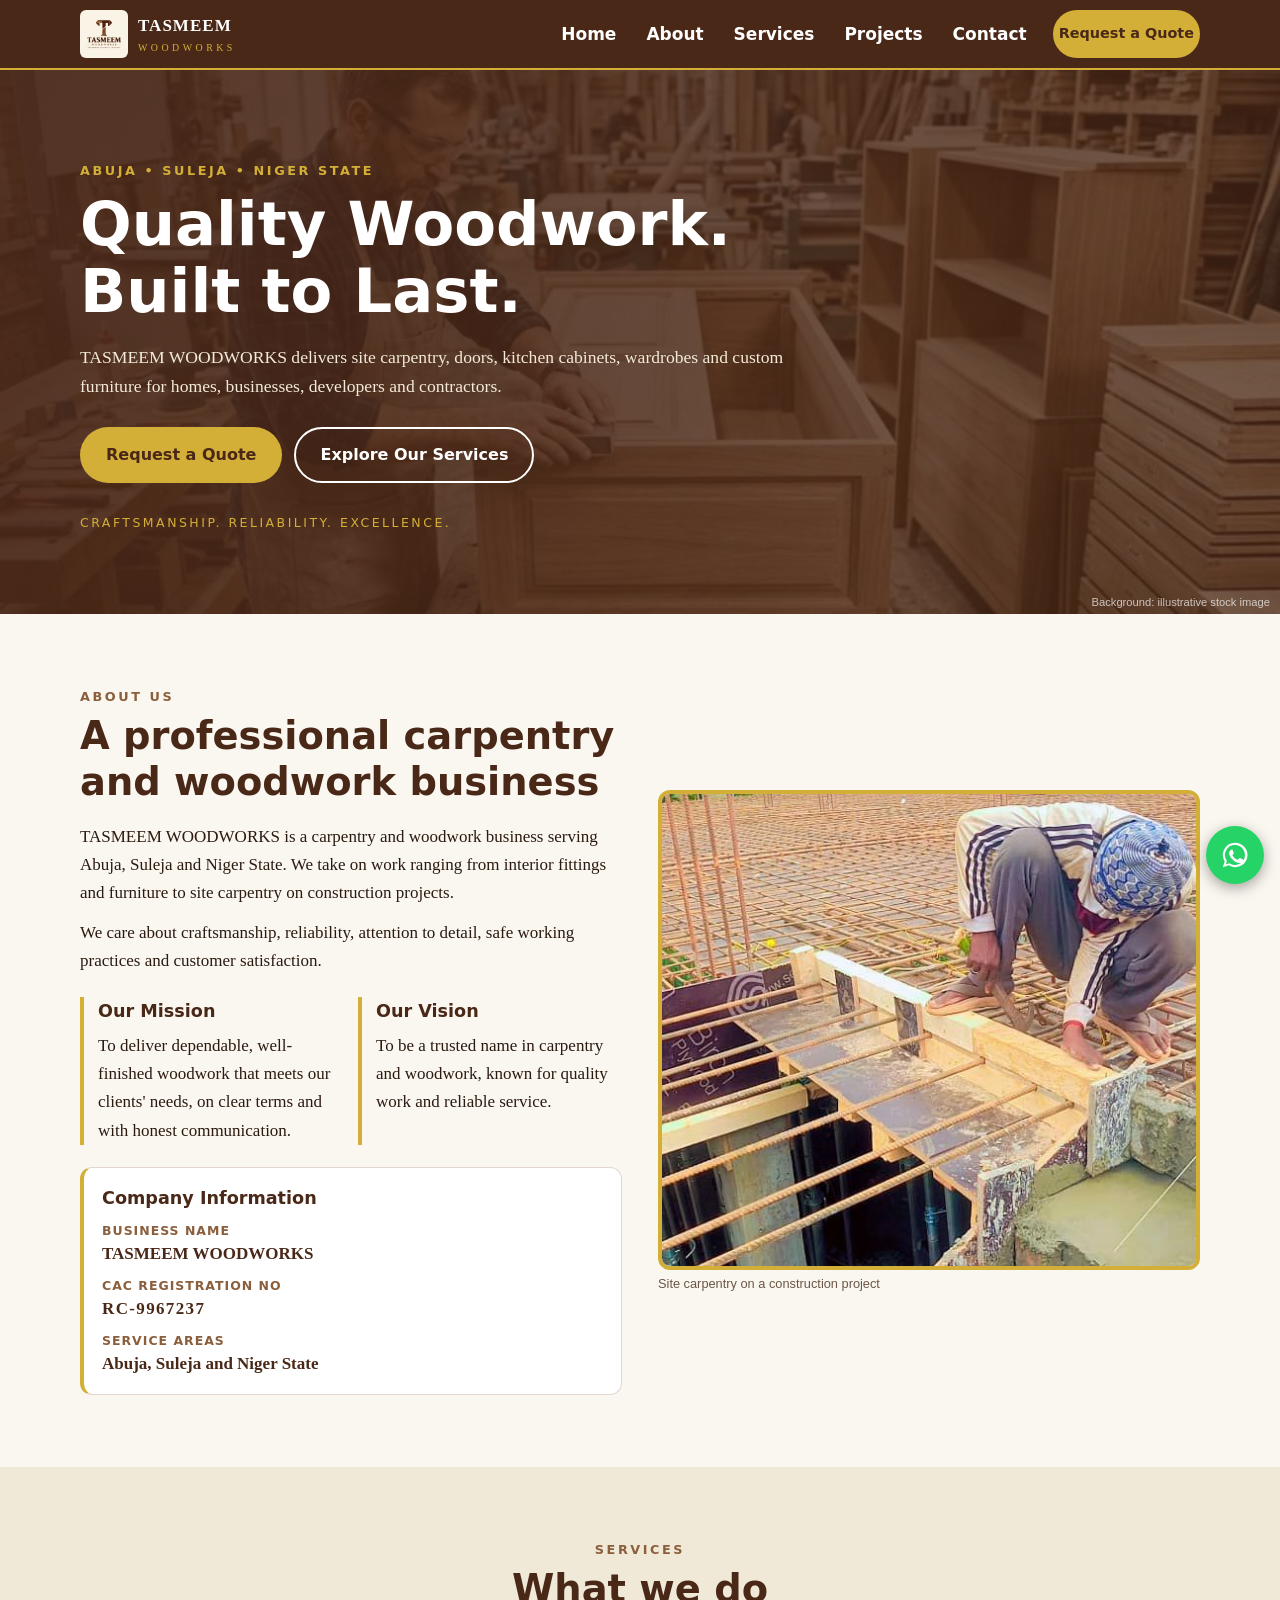
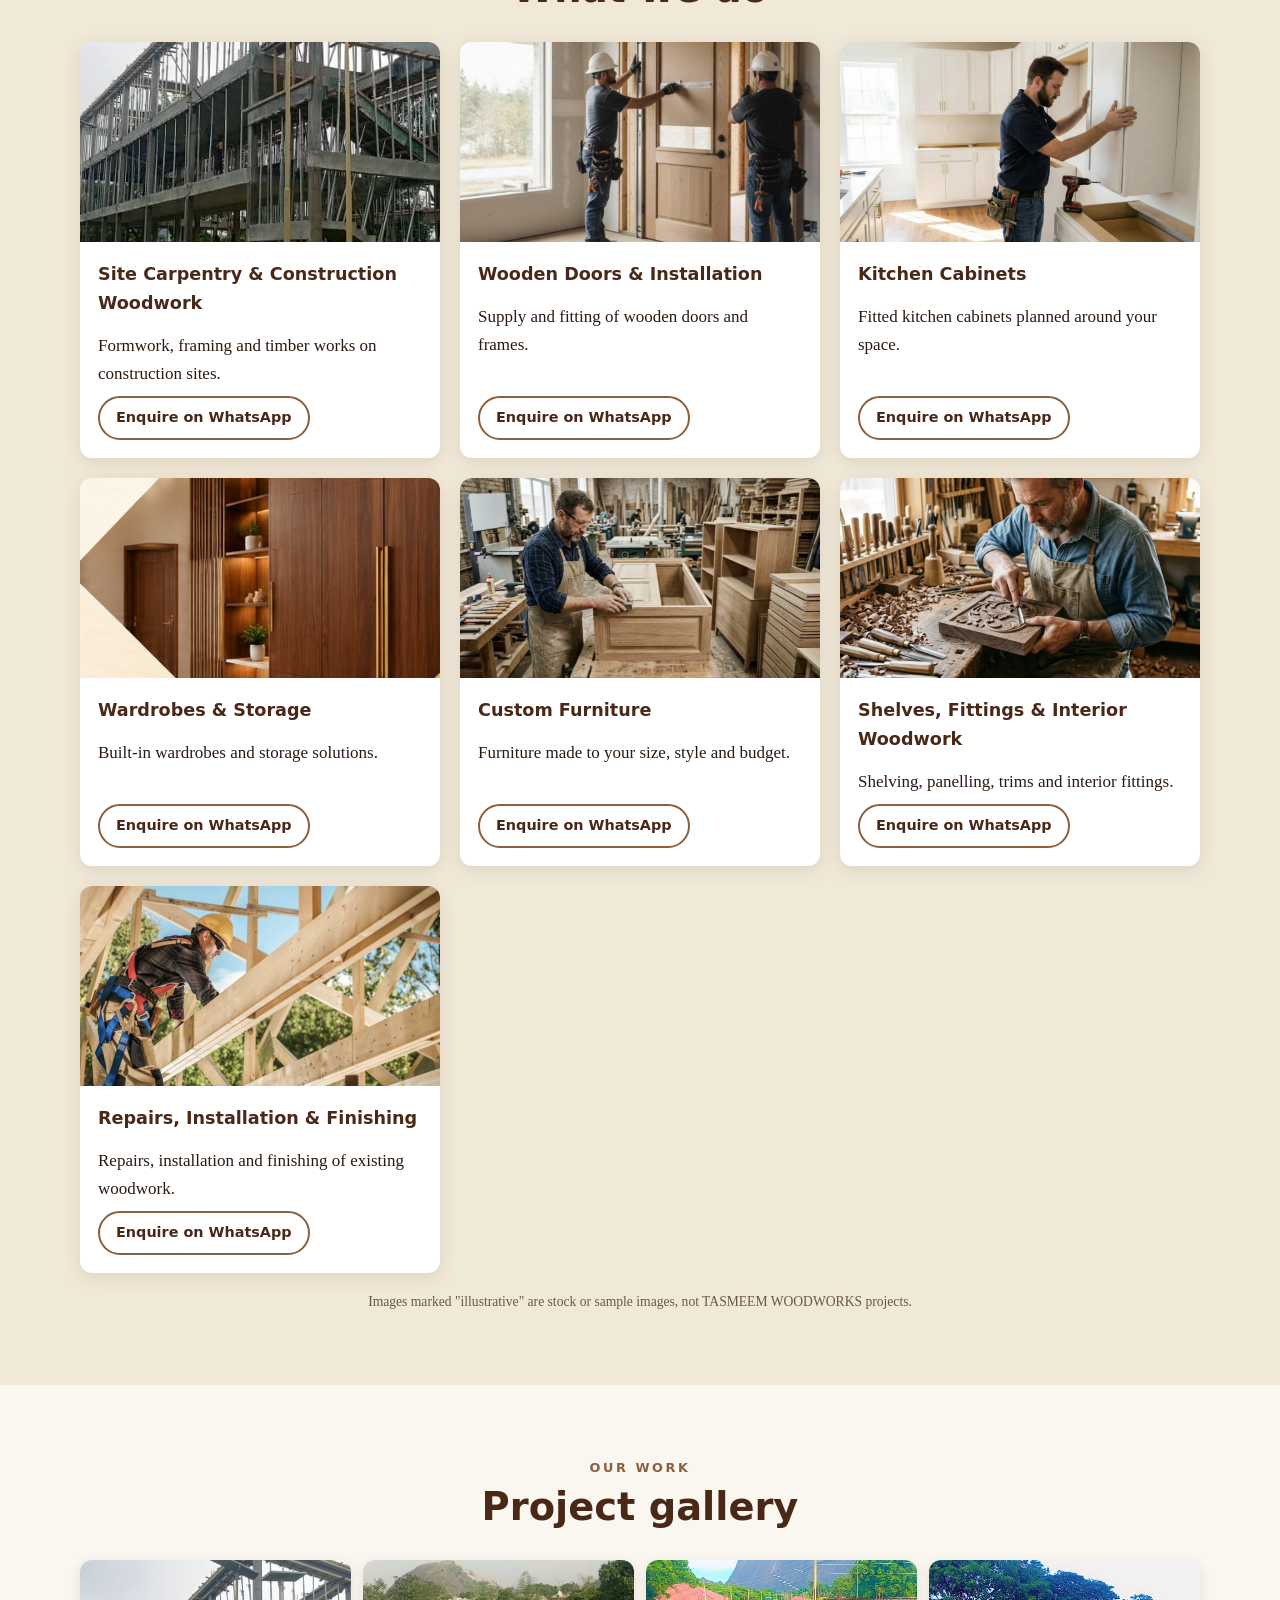
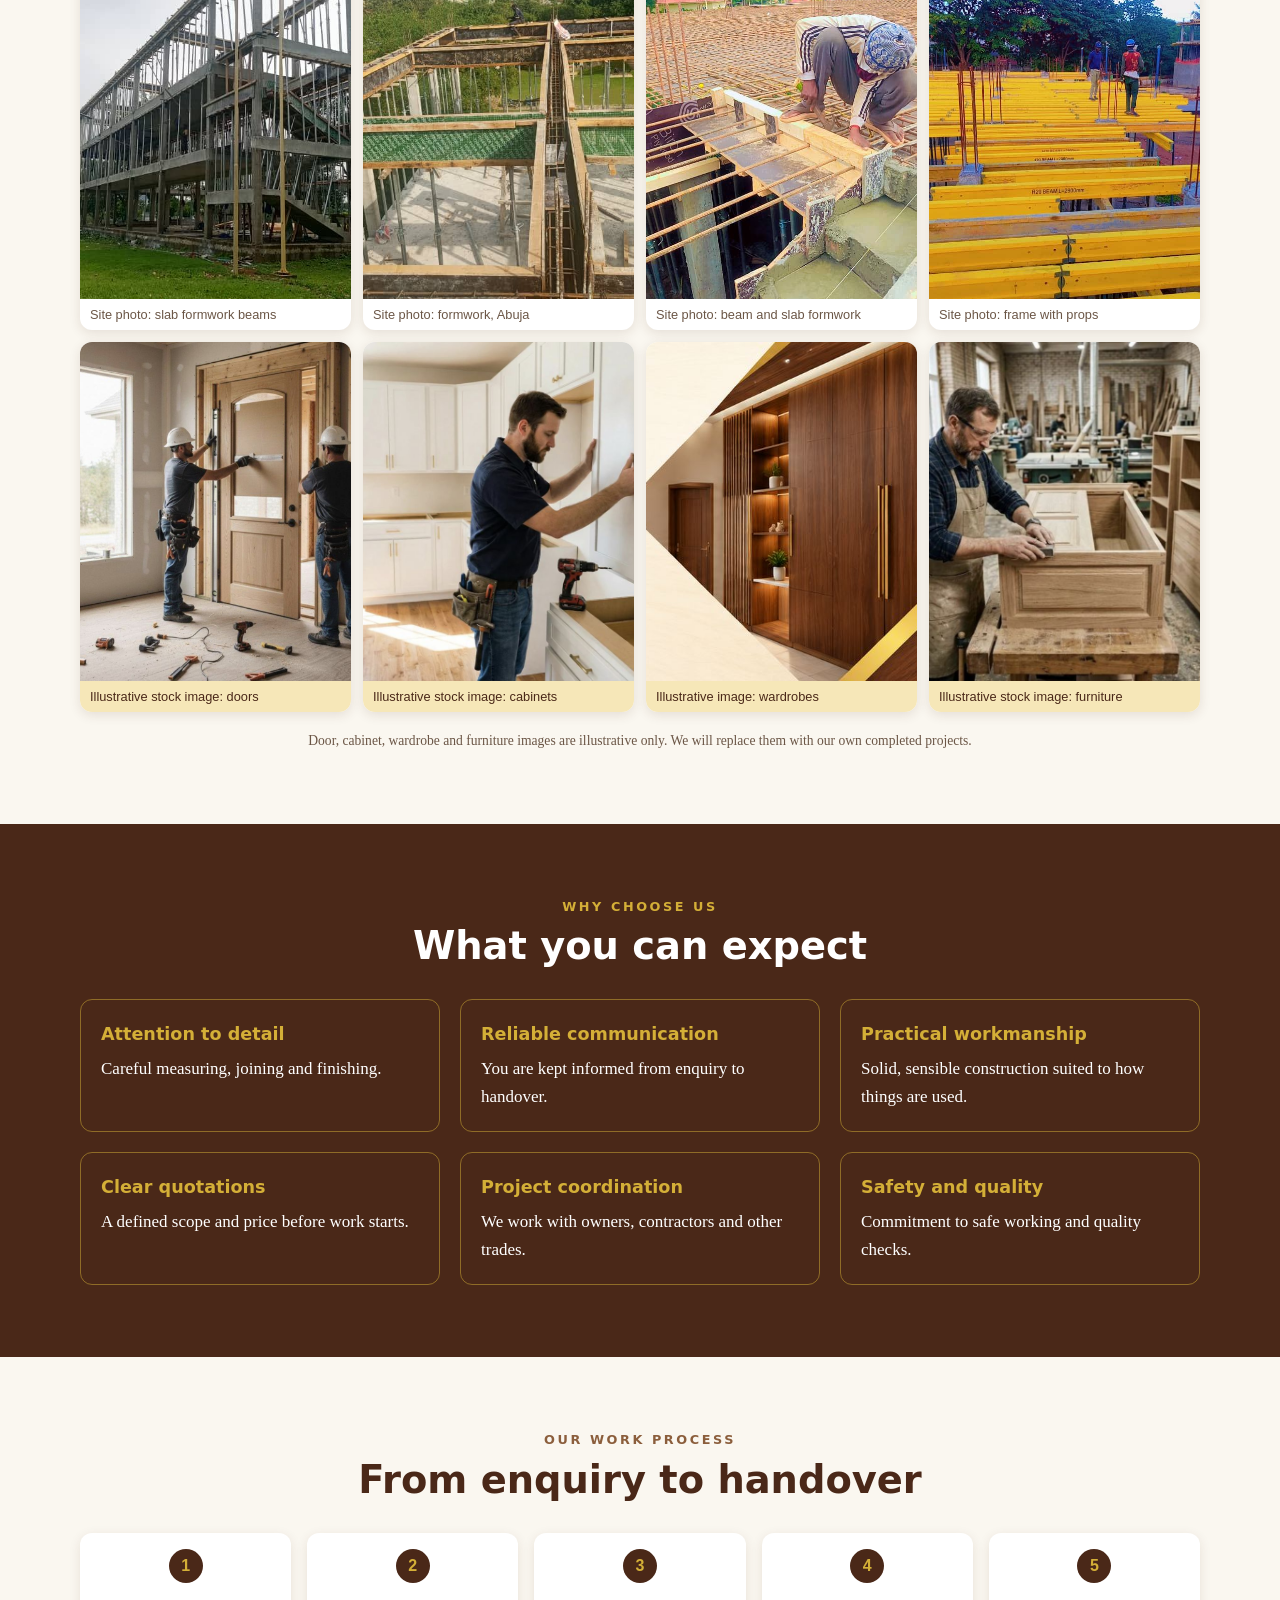
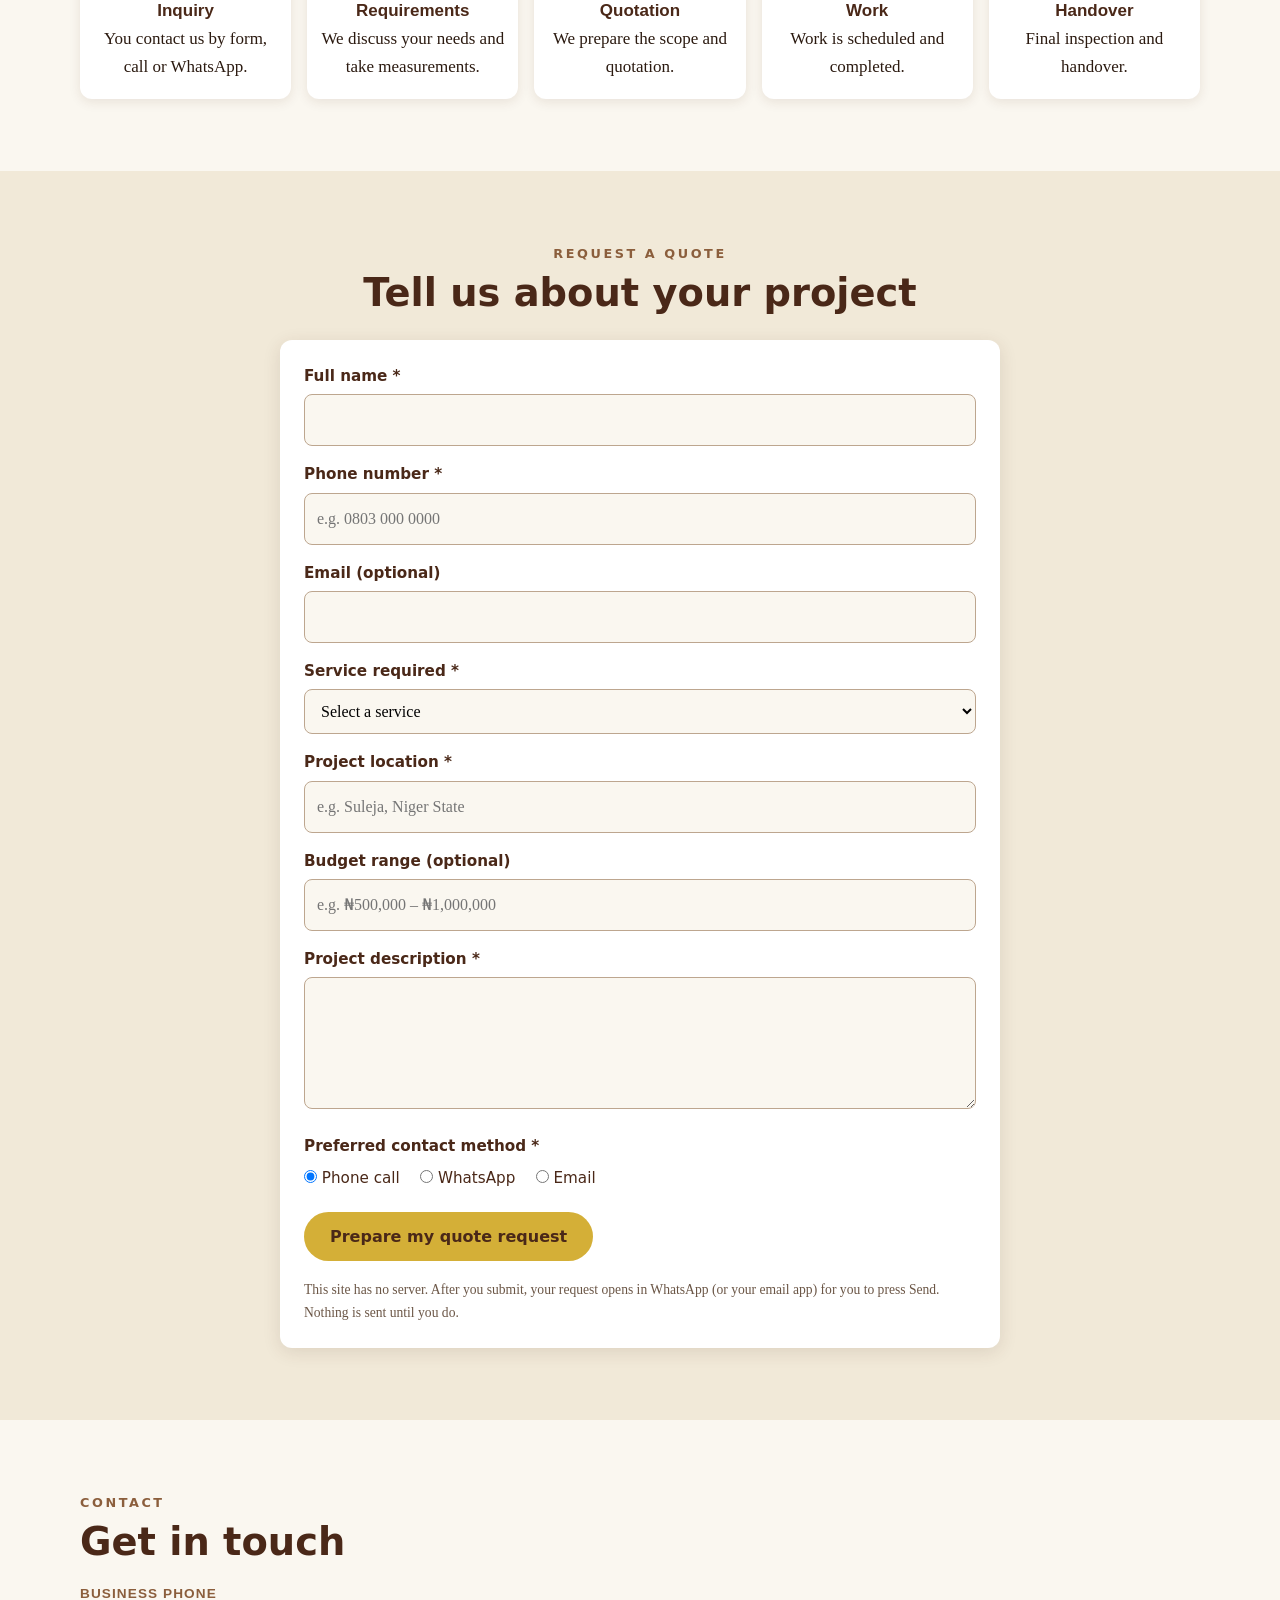
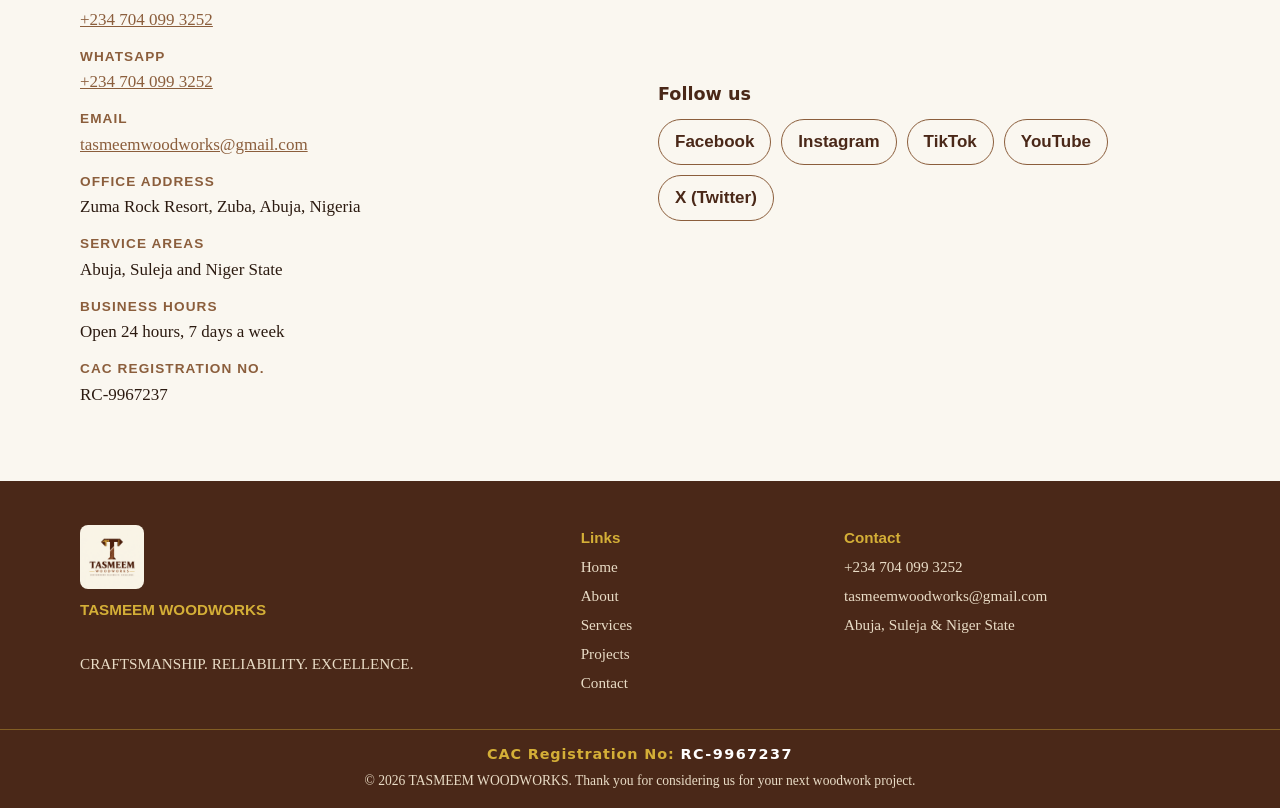
==== commit 1f0873df: "Add files via upload" ====
--- a/index.html
+++ b/index.html
@@ -14,6 +14,17 @@
 <meta name="theme-color" content="#4A2818">
 <link rel="icon" href="favicon.png" type="image/png">
 <link rel="stylesheet" href="style.css">
+<style>
+/* CAC registration display (added) */
+.company-info{margin-top:22px;background:#fff;border:1px solid rgba(139,94,60,.25);border-left:4px solid var(--gold);border-radius:12px;padding:16px 18px}
+.company-info h3{margin:0 0 10px}
+.company-info dl{margin:0;display:grid;gap:10px}
+.company-info dt{font:600 .78rem "Segoe UI",system-ui,-apple-system,Roboto,Arial,sans-serif;letter-spacing:.08em;text-transform:uppercase;color:var(--timber)}
+.company-info dd{margin:2px 0 0;font-weight:600;color:var(--walnut);overflow-wrap:anywhere}
+.company-info .regnum{letter-spacing:.08em}
+.regno{display:block;margin-bottom:8px;color:var(--gold);font:600 .9rem "Segoe UI",system-ui,-apple-system,Roboto,Arial,sans-serif;letter-spacing:.06em}
+.regno b{color:#fff;letter-spacing:.1em}
+</style>
 <script type="application/ld+json">
 {"@context":"https://schema.org","@type":"HomeAndConstructionBusiness","name":"TASMEEM WOODWORKS","url":"https://tasmeemwoodworks.com/","email":"tasmeemwoodworks@gmail.com","telephone":"+2347040993252","areaServed":["Abuja","Suleja","Niger State"],"description":"Carpentry, joinery and woodwork services in Abuja, Suleja and Niger State, Nigeria."}
 </script>
@@ -57,6 +68,14 @@
       <div class="mv">
         <div><h3>Our Mission</h3><p>To deliver dependable, well-finished woodwork that meets our clients' needs, on clear terms and with honest communication.</p></div>
         <div><h3>Our Vision</h3><p>To be a trusted name in carpentry and woodwork, known for quality work and reliable service.</p></div>
+      </div>
+      <div class="company-info" aria-label="Company information">
+        <h3>Company Information</h3>
+        <dl>
+          <div><dt>Business name</dt><dd>TASMEEM WOODWORKS</dd></div>
+          <div><dt>CAC Registration No</dt><dd class="regnum">RC-9967237</dd></div>
+          <div><dt>Service areas</dt><dd>Abuja, Suleja and Niger State</dd></div>
+        </dl>
       </div>
     </div>
     <figure class="frame"><img src="site-3.jpg" alt="Timber formwork and reinforcement on a construction site in Abuja" loading="lazy"><figcaption>Site carpentry on a construction project</figcaption></figure>
@@ -157,7 +176,8 @@
         <li><b>Email</b><a href="mailto:tasmeemwoodworks@gmail.com">tasmeemwoodworks@gmail.com</a></li>
         <li><b>Office address</b><span>Zuma Rock Resort, Zuba, Abuja, Nigeria</span></li>
         <li><b>Service areas</b><span>Abuja, Suleja and Niger State</span></li>
-       <li><b>Business hours</b><span>Open 24 hours, 7 days a week</span></li>
+        <li><b>Business hours</b><span>Open 24 hours, 7 days a week</span></li>
+        <li><b>CAC registration no.</b><span>RC-9967237</span></li>
       </ul>
     </div>
     <div>
@@ -180,11 +200,11 @@
     <div><b>Links</b><a href="#home">Home</a><a href="#about">About</a><a href="#services">Services</a><a href="#projects">Projects</a><a href="#contact">Contact</a></div>
     <div><b>Contact</b><a href="tel:+2347040993252">+234 704 099 3252</a><a href="mailto:tasmeemwoodworks@gmail.com">tasmeemwoodworks@gmail.com</a><span>Abuja, Suleja &amp; Niger State</span></div>
   </div>
-  <p class="copy">&copy; <span id="year"></span> TASMEEM WOODWORKS. Thank you for considering us for your next woodwork project.</p>
+  <p class="copy"><span class="regno">CAC Registration No: <b>RC-9967237</b></span>&copy; <span id="year"></span> TASMEEM WOODWORKS. Thank you for considering us for your next woodwork project.</p>
 </footer>
 
 <a class="wa-float" data-wa="" href="#contact" aria-label="Chat on WhatsApp"><svg viewBox="0 0 32 32" width="30" height="30" aria-hidden="true"><path fill="#fff" d="M16 3a13 13 0 0 0-11 19.8L3 29l6.4-2A13 13 0 1 0 16 3zm0 2.4a10.6 10.6 0 1 1-5.6 19.6l-.4-.2-3.800 1.200 1.200-3.700-.3-.4A10.600 10.600 0 0 1 16 5.400zm-4 5.200c-.3 0-.7.100-1 .5-.4.400-1.300 1.300-1.300 3.100s1.300 3.600 1.500 3.800c.2.300 2.600 4.100 6.400 5.600 3.100 1.200 3.700 1 4.400.9.700-.1 2.200-.9 2.500-1.800.3-.9.300-1.600.2-1.800-.1-.2-.4-.3-.8-.5-.4-.2-2.200-1.100-2.500-1.200-.4-.1-.6-.2-.9.200-.3.400-1 1.200-1.200 1.500-.2.200-.4.300-.8.100-.4-.2-1.600-.6-3-1.900-1.100-1-1.900-2.300-2.100-2.700-.2-.4 0-.6.200-.8l.6-.7c.2-.2.200-.4.400-.7.100-.3.100-.5 0-.7-.1-.2-.9-2.100-1.200-2.900-.3-.7-.6-.6-.9-.6z"/></svg></a>
 
-<script src="script.js"></script>
+<script src="script.js"></script><script src="site-live.js"></script>
 </body>
 </html>
